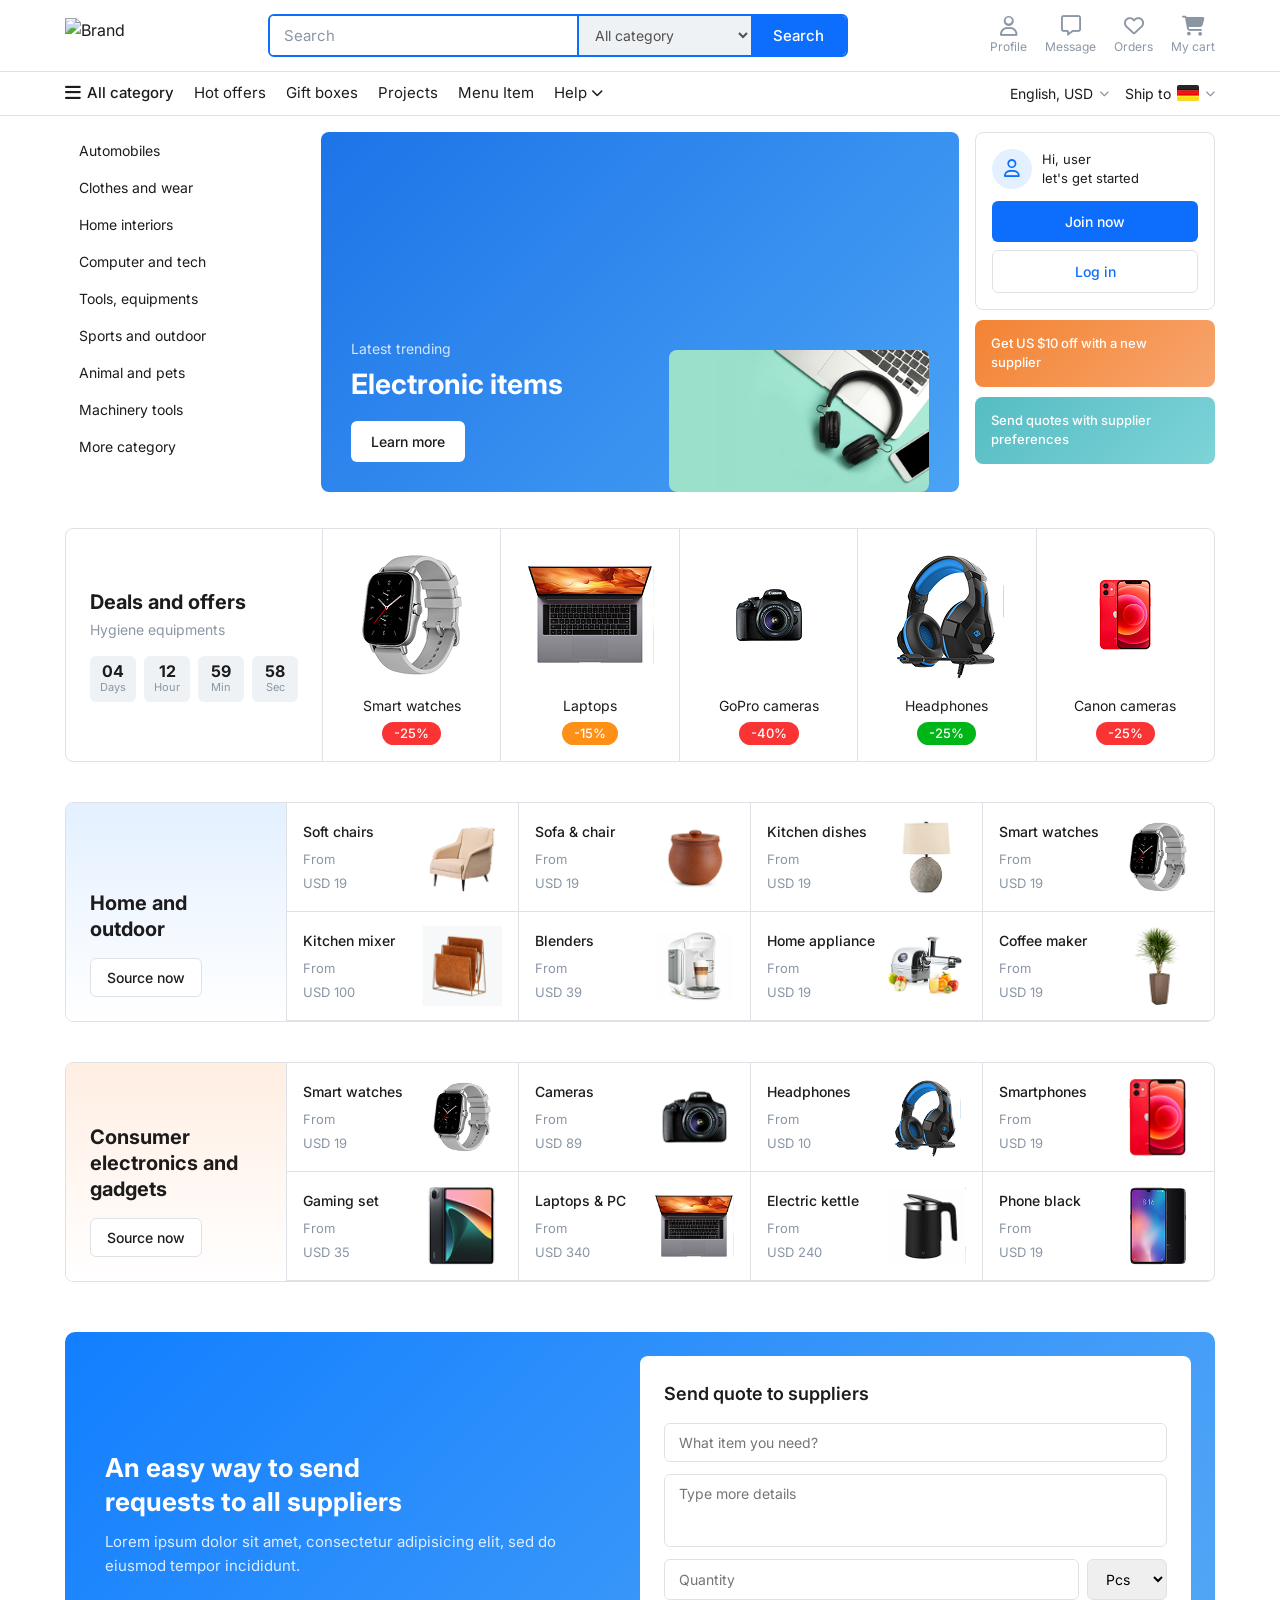
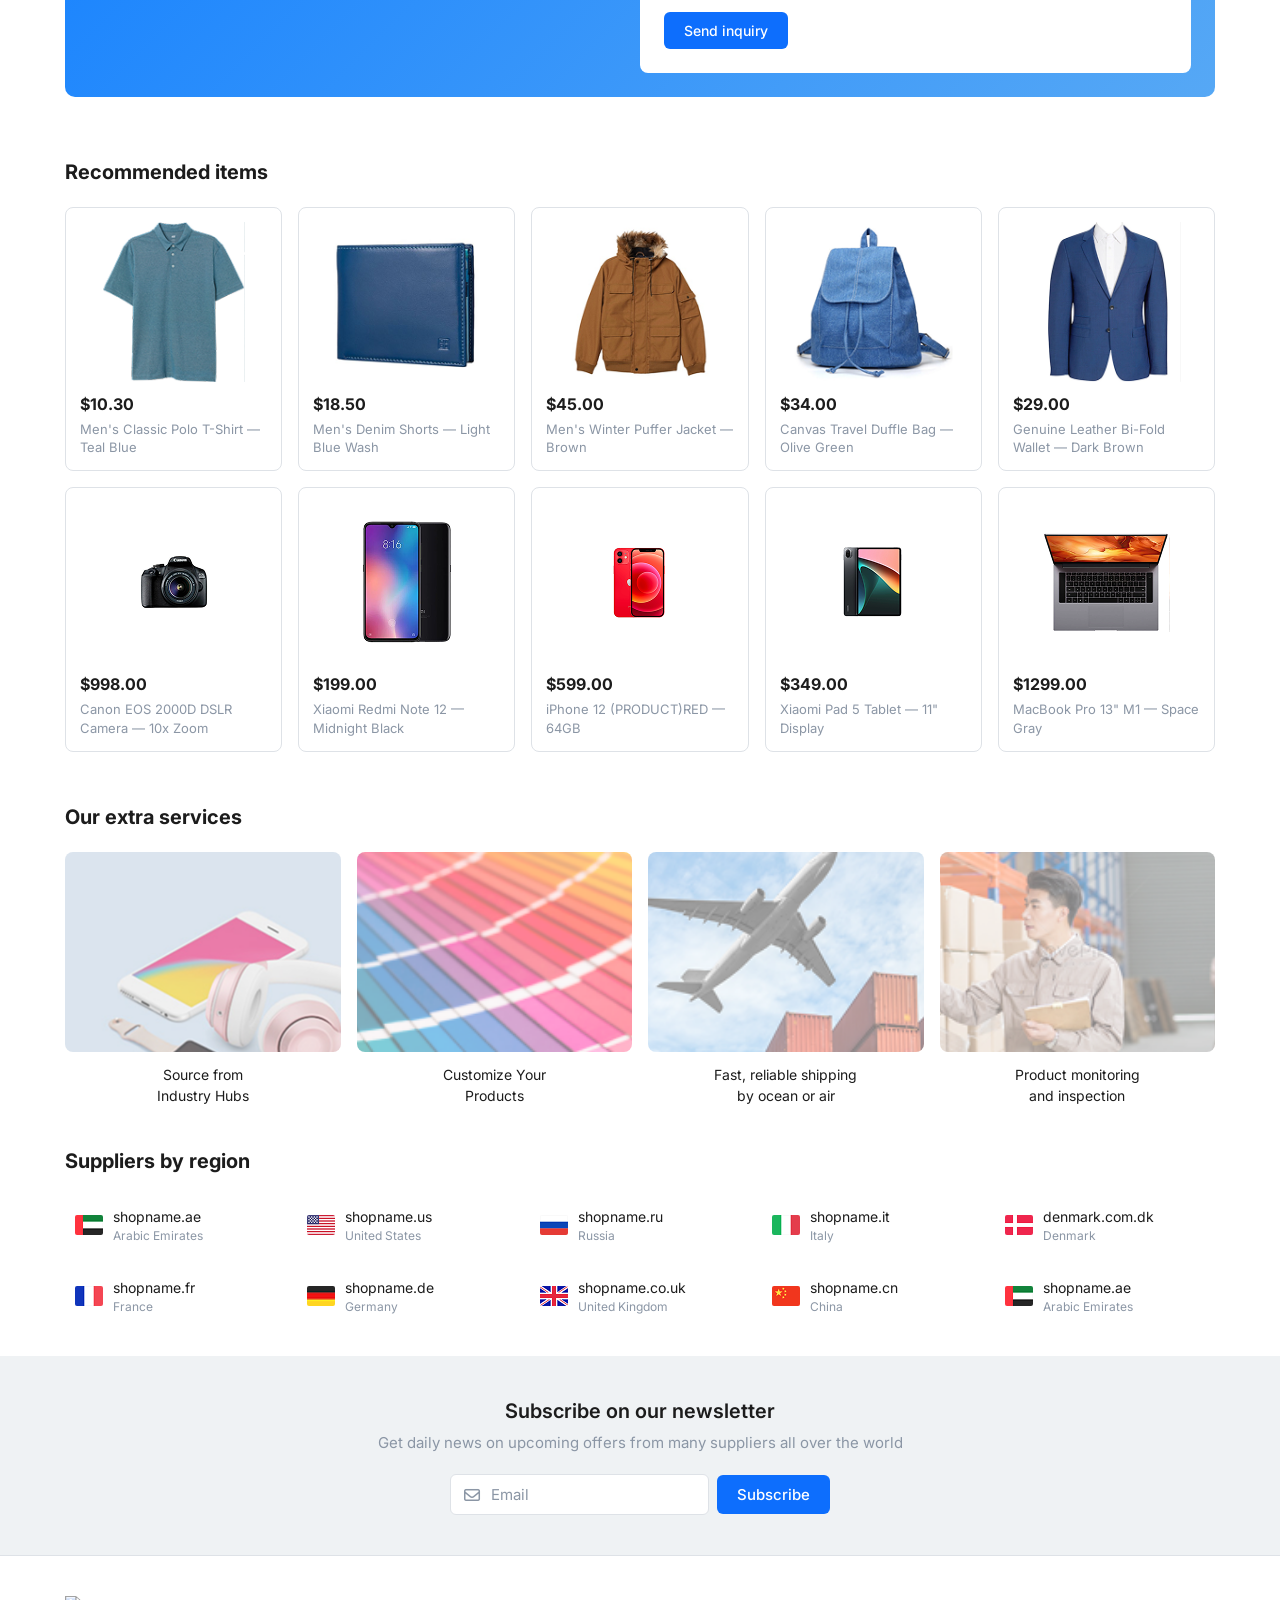
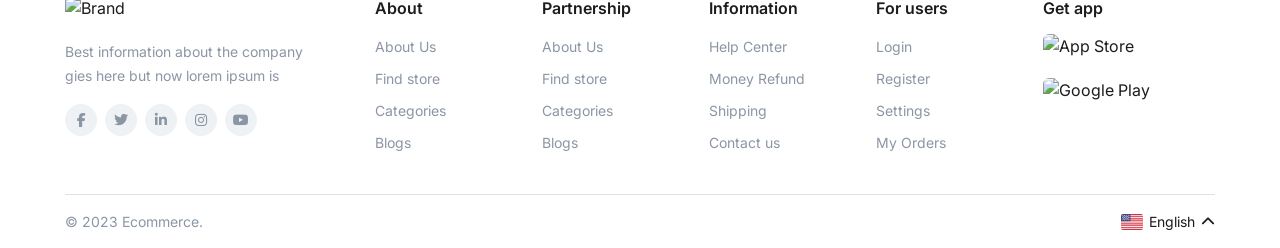
==== index.html @ d0de3fcd "Week 1: Complete ecommerce frontend with all pages" ====
<!DOCTYPE html>
<html lang="en">
<head>
  <meta charset="UTF-8">
  <meta name="viewport" content="width=device-width, initial-scale=1.0">
  <title>Ecommerce - Online Shopping</title>
  <link rel="preconnect" href="https://fonts.googleapis.com">
  <link rel="preconnect" href="https://fonts.gstatic.com" crossorigin>
  <link href="https://fonts.googleapis.com/css2?family=Inter:wght@400;500;600;700&display=swap" rel="stylesheet">
  <link rel="stylesheet" href="https://cdnjs.cloudflare.com/ajax/libs/font-awesome/6.5.1/css/all.min.css">
  <link rel="stylesheet" href="css/base.css">
  <link rel="stylesheet" href="css/header.css">
  <link rel="stylesheet" href="css/home.css">
  <link rel="stylesheet" href="css/footer.css">
</head>
<body>

  <!-- HEADER -->
  <header class="header">
    <div class="header-top container">
      <a href="index.html" class="header-logo">
        <img src="images/brand/logo.png" alt="Brand" class="logo-img">
      </a>
      <div class="header-search">
        <input type="text" placeholder="Search">
        <select><option>All category</option><option>Automobiles</option><option>Clothes and wear</option><option>Home interiors</option><option>Computer and tech</option><option>Tools & equipments</option><option>Sports and outdoor</option><option>Animal and pets</option></select>
        <button class="search-btn">Search</button>
      </div>
      <nav class="header-icons">
        <a href="#" class="header-icon-item"><i class="fa-regular fa-user"></i><span>Profile</span></a>
        <a href="#" class="header-icon-item"><i class="fa-regular fa-message"></i><span>Message</span></a>
        <a href="#" class="header-icon-item"><i class="fa-regular fa-heart"></i><span>Orders</span></a>
        <a href="pages/cart.html" class="header-icon-item"><i class="fa-solid fa-cart-shopping"></i><span>My cart</span></a>
      </nav>
    </div>
  </header>

  <nav class="header-bottom">
    <div class="container">
      <div class="nav-left">
        <a href="#" class="all-category"><i class="fa-solid fa-bars"></i><span>All category</span></a>
        <a href="#">Hot offers</a><a href="#">Gift boxes</a><a href="#">Projects</a><a href="#">Menu Item</a>
        <a href="#" class="nav-link-dropdown"><span>Help</span><i class="fa-solid fa-chevron-down"></i></a>
      </div>
      <div class="nav-right">
        <div class="lang-select"><span>English, USD</span><i class="fa-solid fa-chevron-down"></i></div>
        <div class="ship-select"><span>Ship to</span><img src="images/flags/DE@2x.png" alt="Flag" class="flag"><i class="fa-solid fa-chevron-down"></i></div>
      </div>
    </div>
  </nav>

  <main class="main-content">

    <!-- HERO -->
    <section class="hero">
      <div class="container">
        <div class="hero-grid">
          <aside class="hero-sidebar">
            <ul class="category-list">
              <li><a href="pages/product-listing.html?category=all">Automobiles</a></li>
              <li><a href="pages/product-listing.html?category=clothes">Clothes and wear</a></li>
              <li><a href="pages/product-listing.html?category=home">Home interiors</a></li>
              <li><a href="pages/product-listing.html?category=electronics">Computer and tech</a></li>
              <li><a href="pages/product-listing.html?category=all">Tools, equipments</a></li>
              <li><a href="pages/product-listing.html?category=all">Sports and outdoor</a></li>
              <li><a href="pages/product-listing.html?category=all">Animal and pets</a></li>
              <li><a href="pages/product-listing.html?category=all">Machinery tools</a></li>
              <li><a href="pages/product-listing.html?category=all">More category</a></li>
            </ul>
          </aside>
          <div class="hero-banner">
            <div class="hero-banner-content">
              <p class="hero-subtitle">Latest trending</p>
              <h1 class="hero-title">Electronic items</h1>
              <a href="pages/product-listing.html?category=electronics" class="btn-learn-more">Learn more</a>
            </div>
            <div class="hero-banner-img">
              <img src="images/backgrounds/hero-banner.png" alt="Electronics">
            </div>
          </div>
          <aside class="hero-right">
            <div class="hero-user-card">
              <div class="user-info-row">
                <div class="user-avatar"><i class="fa-regular fa-user"></i></div>
                <p>Hi, user<br>let's get started</p>
              </div>
              <a href="#" class="btn-primary btn-block">Join now</a>
              <a href="#" class="btn-outline btn-block">Log in</a>
            </div>
            <div class="hero-promo-card orange">Get US $10 off with a new supplier</div>
            <div class="hero-promo-card teal">Send quotes with supplier preferences</div>
          </aside>
        </div>
      </div>
    </section>

    <!-- DEALS -->
    <section class="deals-section">
      <div class="container">
        <div class="deals-grid">
          <div class="deals-info">
            <h2>Deals and offers</h2>
            <p>Hygiene equipments</p>
            <div class="countdown" id="countdown">
              <div class="countdown-item"><span id="days">04</span><small>Days</small></div>
              <div class="countdown-item"><span id="hours">13</span><small>Hour</small></div>
              <div class="countdown-item"><span id="mins">34</span><small>Min</small></div>
              <div class="countdown-item"><span id="secs">56</span><small>Sec</small></div>
            </div>
          </div>
          <div class="deals-products">
            <div class="deal-card"><div class="deal-img"><img src="images/tech/smartwatch.png" alt=""></div><p>Smart watches</p><span class="deal-badge red">-25%</span></div>
            <div class="deal-card"><div class="deal-img"><img src="images/tech/laptop.png" alt=""></div><p>Laptops</p><span class="deal-badge orange">-15%</span></div>
            <div class="deal-card"><div class="deal-img"><img src="images/tech/camera.png" alt=""></div><p>GoPro cameras</p><span class="deal-badge red">-40%</span></div>
            <div class="deal-card"><div class="deal-img"><img src="images/tech/headphones-gaming.png" alt=""></div><p>Headphones</p><span class="deal-badge green">-25%</span></div>
            <div class="deal-card"><div class="deal-img"><img src="images/tech/phone-red.png" alt=""></div><p>Canon cameras</p><span class="deal-badge red">-25%</span></div>
          </div>
        </div>
      </div>
    </section>

    <!-- HOME AND OUTDOOR -->
    <section class="category-section">
      <div class="container">
        <div class="category-grid">
          <div class="category-banner blue-gradient">
            <h3>Home and<br>outdoor</h3>
            <a href="pages/product-listing.html?category=home" class="btn-source">Source now</a>
          </div>
          <div class="category-items">
            <div class="category-item"><div class="cat-item-info"><p>Soft chairs</p><span>From<br>USD 19</span></div><img src="images/interior/chair.png" alt=""></div>
            <div class="category-item"><div class="cat-item-info"><p>Sofa & chair</p><span>From<br>USD 19</span></div><img src="images/interior/sofa.png" alt=""></div>
            <div class="category-item"><div class="cat-item-info"><p>Kitchen dishes</p><span>From<br>USD 19</span></div><img src="images/interior/kitchen-dish.png" alt=""></div>
            <div class="category-item"><div class="cat-item-info"><p>Smart watches</p><span>From<br>USD 19</span></div><img src="images/tech/smartwatch.png" alt=""></div>
            <div class="category-item"><div class="cat-item-info"><p>Kitchen mixer</p><span>From<br>USD 100</span></div><img src="images/interior/mixer.png" alt=""></div>
            <div class="category-item"><div class="cat-item-info"><p>Blenders</p><span>From<br>USD 39</span></div><img src="images/interior/blender.png" alt=""></div>
            <div class="category-item"><div class="cat-item-info"><p>Home appliance</p><span>From<br>USD 19</span></div><img src="images/interior/appliance.png" alt=""></div>
            <div class="category-item"><div class="cat-item-info"><p>Coffee maker</p><span>From<br>USD 19</span></div><img src="images/interior/coffee-maker.png" alt=""></div>
          </div>
        </div>
      </div>
    </section>

    <!-- CONSUMER ELECTRONICS -->
    <section class="category-section">
      <div class="container">
        <div class="category-grid">
          <div class="category-banner orange-gradient">
            <h3>Consumer<br>electronics and<br>gadgets</h3>
            <a href="pages/product-listing.html?category=electronics" class="btn-source">Source now</a>
          </div>
          <div class="category-items">
            <div class="category-item"><div class="cat-item-info"><p>Smart watches</p><span>From<br>USD 19</span></div><img src="images/tech/smartwatch.png" alt=""></div>
            <div class="category-item"><div class="cat-item-info"><p>Cameras</p><span>From<br>USD 89</span></div><img src="images/tech/camera.png" alt=""></div>
            <div class="category-item"><div class="cat-item-info"><p>Headphones</p><span>From<br>USD 10</span></div><img src="images/tech/headphones-gaming.png" alt=""></div>
            <div class="category-item"><div class="cat-item-info"><p>Smartphones</p><span>From<br>USD 19</span></div><img src="images/tech/phone-red.png" alt=""></div>
            <div class="category-item"><div class="cat-item-info"><p>Gaming set</p><span>From<br>USD 35</span></div><img src="images/tech/tablet.png" alt=""></div>
            <div class="category-item"><div class="cat-item-info"><p>Laptops & PC</p><span>From<br>USD 340</span></div><img src="images/tech/laptop.png" alt=""></div>
            <div class="category-item"><div class="cat-item-info"><p>Electric kettle</p><span>From<br>USD 240</span></div><img src="images/tech/kettle.png" alt=""></div>
            <div class="category-item"><div class="cat-item-info"><p>Phone black</p><span>From<br>USD 19</span></div><img src="images/tech/phone-black.png" alt=""></div>
          </div>
        </div>
      </div>
    </section>

    <!-- QUOTE REQUEST -->
    <section class="quote-section">
      <div class="container">
        <div class="quote-grid">
          <div class="quote-info">
            <h2>An easy way to send<br>requests to all suppliers</h2>
            <p>Lorem ipsum dolor sit amet, consectetur adipisicing elit, sed do eiusmod tempor incididunt.</p>
          </div>
          <div class="quote-form-wrap">
            <h3>Send quote to suppliers</h3>
            <form class="quote-form">
              <input type="text" placeholder="What item you need?">
              <textarea placeholder="Type more details" rows="3"></textarea>
              <div class="quote-row"><input type="number" placeholder="Quantity" min="1"><select><option>Pcs</option><option>Kg</option><option>Litre</option></select></div>
              <button type="button" class="btn-primary">Send inquiry</button>
            </form>
          </div>
        </div>
      </div>
    </section>

    <!-- RECOMMENDED ITEMS -->
    <section class="recommended-section">
      <div class="container">
        <h2 class="section-title">Recommended items</h2>
        <div class="products-grid" id="recommended-products"></div>
      </div>
    </section>

    <!-- SERVICES -->
    <section class="services-section">
      <div class="container">
        <h2 class="section-title">Our extra services</h2>
        <div class="services-grid">
          <div class="service-card"><div class="service-img"><img src="images/backgrounds/electronics-bg.png" alt=""><div class="service-overlay"><i class="fa-solid fa-magnifying-glass"></i></div></div><p>Source from<br>Industry Hubs</p></div>
          <div class="service-card"><div class="service-img"><img src="images/backgrounds/customize.png" alt=""><div class="service-overlay"><i class="fa-regular fa-calendar"></i></div></div><p>Customize Your<br>Products</p></div>
          <div class="service-card"><div class="service-img"><img src="images/backgrounds/shipping.png" alt=""><div class="service-overlay"><i class="fa-solid fa-play"></i></div></div><p>Fast, reliable shipping<br>by ocean or air</p></div>
          <div class="service-card"><div class="service-img"><img src="images/backgrounds/warehouse.png" alt=""><div class="service-overlay"><i class="fa-solid fa-shield-halved"></i></div></div><p>Product monitoring<br>and inspection</p></div>
        </div>
      </div>
    </section>

    <!-- SUPPLIERS -->
    <section class="suppliers-section">
      <div class="container">
        <h2 class="section-title">Suppliers by region</h2>
        <div class="suppliers-grid">
          <div class="supplier-item"><img src="images/flags/AE@2x.png" alt=""><div><span>shopname.ae</span><small>Arabic Emirates</small></div></div>
          <div class="supplier-item"><img src="images/flags/US@2x.png" alt=""><div><span>shopname.us</span><small>United States</small></div></div>
          <div class="supplier-item"><img src="images/flags/RU@2x.png" alt=""><div><span>shopname.ru</span><small>Russia</small></div></div>
          <div class="supplier-item"><img src="images/flags/IT@2x.png" alt=""><div><span>shopname.it</span><small>Italy</small></div></div>
          <div class="supplier-item"><img src="images/flags/DK@2x.png" alt=""><div><span>denmark.com.dk</span><small>Denmark</small></div></div>
          <div class="supplier-item"><img src="images/flags/FR@2x.png" alt=""><div><span>shopname.fr</span><small>France</small></div></div>
          <div class="supplier-item"><img src="images/flags/DE@2x.png" alt=""><div><span>shopname.de</span><small>Germany</small></div></div>
          <div class="supplier-item"><img src="images/flags/GB@2x.png" alt=""><div><span>shopname.co.uk</span><small>United Kingdom</small></div></div>
          <div class="supplier-item"><img src="images/flags/CN@2x.png" alt=""><div><span>shopname.cn</span><small>China</small></div></div>
          <div class="supplier-item"><img src="images/flags/AE@2x.png" alt=""><div><span>shopname.ae</span><small>Arabic Emirates</small></div></div>
        </div>
      </div>
    </section>
  </main>

  <!-- NEWSLETTER -->
  <section class="newsletter">
    <div class="container">
      <h3>Subscribe on our newsletter</h3>
      <p>Get daily news on upcoming offers from many suppliers all over the world</p>
      <div class="newsletter-form">
        <div style="position:relative;flex:1;display:flex;align-items:center;">
          <i class="fa-regular fa-envelope" style="position:absolute;left:14px;color:var(--text-gray);font-size:16px;"></i>
          <input type="email" placeholder="Email" style="padding-left:40px;width:100%;">
        </div>
        <button>Subscribe</button>
      </div>
    </div>
  </section>

  <!-- FOOTER -->
  <footer class="footer">
    <div class="container">
      <div class="footer-top">
        <div class="footer-brand">
          <div class="footer-logo"><img src="images/brand/logo.png" alt="Brand" class="logo-img"></div>
          <p>Best information about the company gies here but now lorem ipsum is</p>
          <div class="footer-socials">
            <a href="#"><i class="fa-brands fa-facebook-f"></i></a><a href="#"><i class="fa-brands fa-twitter"></i></a><a href="#"><i class="fa-brands fa-linkedin-in"></i></a><a href="#"><i class="fa-brands fa-instagram"></i></a><a href="#"><i class="fa-brands fa-youtube"></i></a>
          </div>
        </div>
        <div class="footer-column"><h4>About</h4><ul><li><a href="#">About Us</a></li><li><a href="#">Find store</a></li><li><a href="#">Categories</a></li><li><a href="#">Blogs</a></li></ul></div>
        <div class="footer-column"><h4>Partnership</h4><ul><li><a href="#">About Us</a></li><li><a href="#">Find store</a></li><li><a href="#">Categories</a></li><li><a href="#">Blogs</a></li></ul></div>
        <div class="footer-column"><h4>Information</h4><ul><li><a href="#">Help Center</a></li><li><a href="#">Money Refund</a></li><li><a href="#">Shipping</a></li><li><a href="#">Contact us</a></li></ul></div>
        <div class="footer-column"><h4>For users</h4><ul><li><a href="#">Login</a></li><li><a href="#">Register</a></li><li><a href="#">Settings</a></li><li><a href="#">My Orders</a></li></ul></div>
        <div class="footer-column"><h4>Get app</h4><div class="footer-apps">
          <a href="#"><img src="https://developer.apple.com/assets/elements/badges/download-on-the-app-store.svg" alt="App Store"></a>
          <a href="#"><img src="https://upload.wikimedia.org/wikipedia/commons/7/78/Google_Play_Store_badge_EN.svg" alt="Google Play"></a>
        </div></div>
      </div>
      <div class="footer-bottom">
        <p>&copy; 2023 Ecommerce.</p>
        <div class="footer-lang"><img src="images/flags/US@2x.png" alt="USA" class="flag"><span>English</span><i class="fa-solid fa-chevron-up"></i></div>
      </div>
    </div>
  </footer>

  <script src="js/data.js"></script>
  <script src="js/common.js"></script>
  <script src="js/home.js"></script>
</body>
</html>
---- css/base.css ----
/* ============================================================
   BASE.CSS — Reset, Variables, Typography, Utilities
   ============================================================ */

/* --- Design Tokens --- */
:root {
  /* Primary */
  --primary-blue: #0D6EFD;
  --primary-blue-hover: #0b5ed7;
  --primary-blue-light: #E3F0FF;

  /* Text */
  --text-dark: #1C1C1C;
  --text-medium: #505050;
  --text-gray: #8B96A5;
  --text-light: #BDC4CD;

  /* Backgrounds */
  --bg-white: #FFFFFF;
  --bg-light: #F7FAFC;
  --bg-gray: #EFF2F4;
  --bg-dark: #E0E7EE;

  /* Accents */
  --success-green: #00B517;
  --warning-orange: #FF9017;
  --danger-red: #FA3434;

  /* Border & Radius */
  --border-color: #DEE2E7;
  --radius-sm: 6px;
  --radius-md: 8px;
  --radius-lg: 10px;

  /* Shadows */
  --shadow-sm: 0 1px 3px rgba(56, 56, 56, 0.08);
  --shadow-md: 0 2px 8px rgba(56, 56, 56, 0.10);

  /* Typography */
  --font-family: 'Inter', sans-serif;

  /* Layout */
  --container-width: 1180px;
}

/* --- Reset --- */
*,
*::before,
*::after {
  margin: 0;
  padding: 0;
  box-sizing: border-box;
}

html {
  font-size: 16px;
  scroll-behavior: smooth;
}

body {
  font-family: var(--font-family);
  color: var(--text-dark);
  background: var(--bg-white);
  line-height: 1.5;
  -webkit-font-smoothing: antialiased;
}

a {
  text-decoration: none;
  color: inherit;
}

ul, ol {
  list-style: none;
}

img {
  max-width: 100%;
  display: block;
}

button {
  cursor: pointer;
  border: none;
  outline: none;
  font-family: var(--font-family);
}

input, select, textarea {
  font-family: var(--font-family);
  outline: none;
}

/* --- Container --- */
.container {
  max-width: var(--container-width);
  margin: 0 auto;
  padding: 0 15px;
}

/* --- Buttons --- */
.btn-primary {
  display: inline-block;
  padding: 10px 20px;
  background: var(--primary-blue);
  color: #fff;
  border-radius: var(--radius-sm);
  font-size: 14px;
  font-weight: 500;
  text-align: center;
  transition: background 0.2s;
}
.btn-primary:hover { background: var(--primary-blue-hover); }

.btn-outline {
  display: inline-block;
  padding: 10px 20px;
  background: #fff;
  color: var(--primary-blue);
  border: 1px solid var(--border-color);
  border-radius: var(--radius-sm);
  font-size: 14px;
  font-weight: 500;
  text-align: center;
  transition: all 0.2s;
}
.btn-outline:hover { background: var(--primary-blue-light); }

.btn-block { display: block; width: 100%; }
.btn-sm { padding: 8px 16px; font-size: 13px; }

/* --- Breadcrumb --- */
.breadcrumb {
  padding: 16px 0;
  font-size: 13px;
  color: var(--text-gray);
  display: flex;
  align-items: center;
  gap: 8px;
}
.breadcrumb a { color: var(--text-gray); transition: color 0.2s; }
.breadcrumb a:hover { color: var(--primary-blue); }
.breadcrumb i { font-size: 8px; }
.breadcrumb span { color: var(--text-dark); }

/* --- Section Title --- */
.section-title {
  font-size: 20px;
  font-weight: 700;
  margin-bottom: 20px;
}

/* --- Star Ratings --- */
.stars { color: var(--warning-orange); font-size: 14px; }
.stars-orange { color: var(--warning-orange); font-size: 14px; }

/* --- Flag Images --- */
.flag {
  width: 22px;
  height: 16px;
  border-radius: 2px;
  object-fit: cover;
}

/* --- Logo Image --- */
.logo-img { height: 36px; }
---- css/header.css ----
/* ============================================================
   HEADER.CSS — Top Header + Sub Navigation
   ============================================================ */

/* --- Main Header Bar --- */
.header {
  background: var(--bg-white);
  border-bottom: 1px solid var(--border-color);
}

.header-top {
  display: flex;
  align-items: center;
  justify-content: space-between;
  padding: 14px 15px;
  gap: 16px;
}

/* Logo */
.header-logo {
  display: flex;
  align-items: center;
  gap: 8px;
  flex-shrink: 0;
}

/* Search Bar */
.header-search {
  display: flex;
  flex: 1;
  max-width: 580px;
  border: 2px solid var(--primary-blue);
  border-radius: var(--radius-sm);
  overflow: hidden;
}

.header-search input {
  flex: 1;
  padding: 10px 14px;
  border: none;
  font-size: 15px;
}
.header-search input::placeholder { color: var(--text-gray); }

.header-search select {
  padding: 10px 12px;
  border: none;
  border-left: 2px solid var(--primary-blue);
  background: var(--bg-gray);
  color: var(--text-medium);
  font-size: 14px;
  cursor: pointer;
}

.header-search .search-btn {
  padding: 10px 22px;
  background: var(--primary-blue);
  color: #fff;
  font-size: 15px;
  font-weight: 500;
  transition: background 0.2s;
}
.header-search .search-btn:hover { background: var(--primary-blue-hover); }

/* Header Icons (Profile, Message, Orders, Cart) */
.header-icons {
  display: flex;
  align-items: center;
  gap: 18px;
  flex-shrink: 0;
}

.header-icon-item {
  display: flex;
  flex-direction: column;
  align-items: center;
  gap: 2px;
  color: var(--text-gray);
  font-size: 12px;
  cursor: pointer;
  transition: color 0.2s;
}

.header-icon-item i {
  font-size: 20px;
  color: var(--text-gray);
  transition: color 0.2s;
}

.header-icon-item:hover,
.header-icon-item:hover i {
  color: var(--primary-blue);
}

/* --- Sub Navigation --- */
.header-bottom {
  background: var(--bg-white);
  border-bottom: 1px solid var(--border-color);
}

.header-bottom .container {
  display: flex;
  align-items: center;
  justify-content: space-between;
  padding-top: 10px;
  padding-bottom: 10px;
}

.nav-left {
  display: flex;
  align-items: center;
  gap: 20px;
}

.nav-left a {
  font-size: 15px;
  color: var(--text-dark);
  transition: color 0.2s;
  white-space: nowrap;
}
.nav-left a:hover { color: var(--primary-blue); }

.nav-left .all-category {
  display: flex;
  align-items: center;
  gap: 6px;
  font-weight: 500;
}
.nav-left .all-category i { font-size: 18px; }

.nav-link-dropdown {
  display: flex;
  align-items: center;
  gap: 4px;
}
.nav-link-dropdown i { font-size: 12px; }

.nav-right {
  display: flex;
  align-items: center;
  gap: 16px;
}

.nav-right .lang-select,
.nav-right .ship-select {
  display: flex;
  align-items: center;
  gap: 6px;
  font-size: 14px;
  color: var(--text-dark);
  cursor: pointer;
  white-space: nowrap;
}

.nav-right .lang-select i,
.nav-right .ship-select i {
  font-size: 10px;
  color: var(--text-gray);
}
---- css/home.css ----
/* ============================================================
   HOME.CSS — Hero, Deals, Categories, Quote, Recommended,
              Services, Suppliers
   ============================================================ */

/* --- Hero Section --- */
.hero {
  background: var(--bg-white);
  padding: 16px 0;
}

.hero-grid {
  display: grid;
  grid-template-columns: 240px 1fr 240px;
  gap: 16px;
  min-height: 360px;
}

/* Hero Sidebar */
.hero-sidebar { background: var(--bg-white); border-radius: var(--radius-md); }

.category-list li a {
  display: block;
  padding: 8px 14px;
  font-size: 14px;
  color: var(--text-dark);
  border-radius: var(--radius-sm);
  transition: all 0.15s;
}
.category-list li a:hover {
  background: var(--primary-blue-light);
  color: var(--primary-blue);
}

/* Hero Banner */
.hero-banner {
  background: linear-gradient(135deg, #1C74E8, #4BA3F5);
  border-radius: var(--radius-md);
  padding: 30px 30px 0;
  display: flex;
  align-items: flex-end;
  justify-content: space-between;
  overflow: hidden;
}

.hero-banner-content { padding-bottom: 30px; }
.hero-subtitle { color: rgba(255, 255, 255, 0.8); font-size: 14px; margin-bottom: 4px; }
.hero-title { color: #fff; font-size: 28px; font-weight: 700; margin-bottom: 16px; }

.btn-learn-more {
  display: inline-block;
  padding: 10px 20px;
  background: #fff;
  color: var(--text-dark);
  border-radius: var(--radius-sm);
  font-size: 14px;
  font-weight: 500;
  transition: all 0.2s;
}
.btn-learn-more:hover { background: var(--bg-gray); }

.hero-banner-img { max-width: 260px; }
.hero-banner-img img { border-radius: var(--radius-md); object-fit: cover; width: 100%; }

/* Hero Right Cards */
.hero-right { display: flex; flex-direction: column; gap: 10px; }

.hero-user-card {
  background: var(--bg-white);
  border: 1px solid var(--border-color);
  border-radius: var(--radius-md);
  padding: 16px;
  display: flex;
  flex-direction: column;
  gap: 8px;
}

.user-info-row { display: flex; align-items: center; gap: 10px; margin-bottom: 4px; }

.user-avatar {
  width: 40px; height: 40px;
  border-radius: 50%;
  background: var(--primary-blue-light);
  display: flex; align-items: center; justify-content: center;
  color: var(--primary-blue);
  font-size: 18px;
}

.user-info-row p { font-size: 13px; line-height: 1.4; }

.hero-promo-card {
  padding: 14px 16px;
  border-radius: var(--radius-md);
  font-size: 13px;
  font-weight: 500;
  color: #fff;
}
.hero-promo-card.orange { background: linear-gradient(135deg, #F38332, #F7A56E); }
.hero-promo-card.teal { background: linear-gradient(135deg, #55BDC3, #7DD3D8); }


/* --- Deals & Offers --- */
.deals-section { padding: 20px 0; }

.deals-grid {
  display: flex;
  border: 1px solid var(--border-color);
  border-radius: var(--radius-md);
  overflow: hidden;
}

.deals-info {
  min-width: 220px;
  padding: 24px;
  display: flex;
  flex-direction: column;
  justify-content: center;
}

.deals-info h2 { font-size: 20px; font-weight: 700; margin-bottom: 2px; }
.deals-info > p { font-size: 14px; color: var(--text-gray); margin-bottom: 16px; }

.countdown { display: flex; gap: 8px; }

.countdown-item {
  display: flex; flex-direction: column;
  align-items: center; justify-content: center;
  width: 46px; height: 46px;
  background: var(--bg-gray);
  border-radius: var(--radius-sm);
}
.countdown-item span { font-size: 16px; font-weight: 700; line-height: 1; }
.countdown-item small { font-size: 11px; color: var(--text-gray); }

.deals-products { display: flex; flex: 1; }

.deal-card {
  flex: 1;
  display: flex; flex-direction: column;
  align-items: center; justify-content: center;
  padding: 16px;
  border-left: 1px solid var(--border-color);
  text-align: center;
  transition: background 0.2s;
}
.deal-card:hover { background: var(--bg-light); }

.deal-img {
  width: 140px; height: 140px;
  margin-bottom: 10px;
  display: flex; align-items: center; justify-content: center;
}
.deal-img img { max-width: 100%; max-height: 100%; object-fit: contain; }

.deal-card p { font-size: 14px; margin-bottom: 6px; }

.deal-badge {
  display: inline-block;
  padding: 2px 12px;
  border-radius: 20px;
  font-size: 13px; font-weight: 500;
  color: #fff;
}
.deal-badge.red { background: var(--danger-red); }
.deal-badge.orange { background: var(--warning-orange); }
.deal-badge.green { background: var(--success-green); }


/* --- Category Sections (Home & Outdoor, Electronics) --- */
.category-section { padding: 20px 0; }

.category-grid {
  display: grid;
  grid-template-columns: 220px 1fr;
  border: 1px solid var(--border-color);
  border-radius: var(--radius-md);
  overflow: hidden;
}

.category-banner {
  padding: 24px;
  display: flex; flex-direction: column;
  justify-content: flex-end;
}
.category-banner.blue-gradient { background: linear-gradient(180deg, #E3F0FF, #FFF); }
.category-banner.orange-gradient { background: linear-gradient(180deg, #FFEEE2, #FFF); }

.category-banner h3 { font-size: 20px; font-weight: 700; margin-bottom: 16px; line-height: 1.3; }

.btn-source {
  display: inline-block;
  padding: 8px 16px;
  background: #fff;
  color: var(--text-dark);
  border: 1px solid var(--border-color);
  border-radius: var(--radius-sm);
  font-size: 14px; font-weight: 500;
  transition: all 0.2s;
  width: fit-content;
}
.btn-source:hover {
  background: var(--primary-blue);
  color: #fff;
  border-color: var(--primary-blue);
}

.category-items { display: grid; grid-template-columns: repeat(4, 1fr); }

.category-item {
  display: flex;
  align-items: center;
  justify-content: space-between;
  padding: 14px 16px;
  border-left: 1px solid var(--border-color);
  border-bottom: 1px solid var(--border-color);
  transition: background 0.2s;
  cursor: pointer;
}
.category-item:hover { background: var(--bg-light); }

.cat-item-info p { font-size: 14px; font-weight: 500; margin-bottom: 4px; }
.cat-item-info span { font-size: 13px; color: var(--text-gray); line-height: 1.4; }
.category-item img { width: 80px; height: 80px; object-fit: contain; }


/* --- Quote / Request Section --- */
.quote-section { padding: 30px 0; }

.quote-grid {
  display: grid;
  grid-template-columns: 1fr 1fr;
  background: linear-gradient(135deg, #127FFF, #56A8F5);
  border-radius: var(--radius-lg);
  overflow: hidden;
  min-height: 340px;
}

.quote-info {
  padding: 40px;
  color: #fff;
  display: flex; flex-direction: column;
  justify-content: center;
}
.quote-info h2 { font-size: 26px; font-weight: 700; margin-bottom: 12px; line-height: 1.3; }
.quote-info p { font-size: 15px; opacity: 0.85; line-height: 1.6; }

.quote-form-wrap {
  background: #fff;
  border-radius: var(--radius-md);
  padding: 24px;
  margin: 24px 24px 24px 0;
}
.quote-form-wrap h3 { font-size: 18px; font-weight: 600; margin-bottom: 16px; }

.quote-form { display: flex; flex-direction: column; gap: 12px; }

.quote-form input,
.quote-form textarea,
.quote-form select {
  padding: 10px 14px;
  border: 1px solid var(--border-color);
  border-radius: var(--radius-sm);
  font-size: 14px;
  resize: none;
}

.quote-row { display: flex; gap: 8px; }
.quote-row input { flex: 1; }
.quote-row select { width: 80px; }
.quote-form .btn-primary { width: fit-content; }


/* --- Recommended Items --- */
.recommended-section { padding: 30px 0; }

.products-grid {
  display: grid;
  grid-template-columns: repeat(5, 1fr);
  gap: 16px;
}

.product-card {
  background: #fff;
  border: 1px solid var(--border-color);
  border-radius: var(--radius-md);
  padding: 14px;
  text-align: left;
  transition: box-shadow 0.2s;
  cursor: pointer;
}
.product-card:hover { box-shadow: var(--shadow-md); }

.product-card-img {
  width: 100%; height: 160px;
  display: flex; align-items: center; justify-content: center;
  margin-bottom: 10px;
}
.product-card-img img { max-width: 100%; max-height: 100%; object-fit: contain; }

.product-card-price { font-size: 16px; font-weight: 700; margin-bottom: 4px; }
.product-card-name { font-size: 13px; color: var(--text-gray); line-height: 1.4; }


/* --- Services --- */
.services-section { padding: 20px 0; }

.services-grid {
  display: grid;
  grid-template-columns: repeat(4, 1fr);
  gap: 16px;
}

.service-card { text-align: center; cursor: pointer; }

.service-img {
  position: relative;
  border-radius: var(--radius-md);
  overflow: hidden;
  margin-bottom: 12px;
  height: 200px;
}
.service-img img { width: 100%; height: 100%; object-fit: cover; }

.service-overlay {
  position: absolute;
  top: 0; left: 0; width: 100%; height: 100%;
  background: rgba(0, 0, 0, 0.25);
  display: flex; align-items: center; justify-content: center;
  opacity: 0;
  transition: opacity 0.3s;
}
.service-img:hover .service-overlay { opacity: 1; }

.service-overlay i {
  font-size: 36px; color: #fff;
  background: rgba(255, 255, 255, 0.25);
  width: 56px; height: 56px;
  border-radius: 50%;
  display: flex; align-items: center; justify-content: center;
}

.service-card p { font-size: 14px; line-height: 1.5; }


/* --- Suppliers by Region --- */
.suppliers-section { padding: 20px 0 30px; }

.suppliers-grid {
  display: grid;
  grid-template-columns: repeat(5, 1fr);
  gap: 12px;
}

.supplier-item {
  display: flex;
  align-items: center;
  gap: 10px;
  padding: 10px;
}
.supplier-item img { width: 28px; height: 20px; border-radius: 2px; object-fit: cover; flex-shrink: 0; }
.supplier-item div { display: flex; flex-direction: column; }
.supplier-item span { font-size: 14px; }
.supplier-item small { font-size: 12px; color: var(--text-gray); }
---- css/footer.css ----
/* ============================================================
   FOOTER.CSS — Newsletter + Footer Grid + Bottom Bar
   ============================================================ */

/* --- Newsletter Section --- */
.newsletter {
  background: var(--bg-gray);
  padding: 40px 0;
  text-align: center;
}

.newsletter h3 {
  font-size: 20px;
  font-weight: 600;
  margin-bottom: 6px;
}

.newsletter p {
  font-size: 15px;
  color: var(--text-gray);
  margin-bottom: 20px;
}

.newsletter-form {
  display: flex;
  align-items: center;
  justify-content: center;
  gap: 8px;
  max-width: 380px;
  margin: 0 auto;
}

.newsletter-form input {
  flex: 1;
  padding: 10px 16px;
  border: 1px solid var(--border-color);
  border-radius: var(--radius-sm);
  font-size: 15px;
  background: #fff;
}
.newsletter-form input::placeholder { color: var(--text-gray); }

.newsletter-form button {
  padding: 10px 20px;
  background: var(--primary-blue);
  color: #fff;
  border-radius: var(--radius-sm);
  font-size: 15px;
  font-weight: 500;
  transition: background 0.2s;
}
.newsletter-form button:hover { background: var(--primary-blue-hover); }

/* --- Main Footer --- */
.footer {
  background: var(--bg-white);
  border-top: 1px solid var(--border-color);
  padding: 40px 0 0;
}

.footer-top {
  display: grid;
  grid-template-columns: 2fr 1fr 1fr 1fr 1fr 1.2fr;
  gap: 24px;
  padding-bottom: 32px;
}

/* Brand Column */
.footer-brand .footer-logo {
  display: flex;
  align-items: center;
  gap: 8px;
  margin-bottom: 14px;
}
.footer-brand .logo-img { height: 30px; }

.footer-brand p {
  font-size: 14px;
  color: var(--text-gray);
  line-height: 1.7;
  margin-bottom: 16px;
  max-width: 260px;
}

.footer-socials {
  display: flex;
  gap: 8px;
}

.footer-socials a {
  width: 32px;
  height: 32px;
  border-radius: 50%;
  background: var(--bg-gray);
  display: flex;
  align-items: center;
  justify-content: center;
  color: var(--text-gray);
  font-size: 14px;
  transition: all 0.2s;
}
.footer-socials a:hover {
  background: var(--primary-blue);
  color: #fff;
}

/* Footer Link Columns */
.footer-column h4 {
  font-size: 16px;
  font-weight: 600;
  margin-bottom: 14px;
}

.footer-column ul li { margin-bottom: 8px; }

.footer-column ul li a {
  font-size: 14px;
  color: var(--text-gray);
  transition: color 0.2s;
}
.footer-column ul li a:hover { color: var(--primary-blue); }

/* App Download Buttons */
.footer-apps {
  display: flex;
  flex-direction: column;
  gap: 8px;
}
.footer-apps a img { height: 36px; border-radius: 6px; }

/* --- Bottom Bar --- */
.footer-bottom {
  border-top: 1px solid var(--border-color);
  padding: 16px 0;
  display: flex;
  align-items: center;
  justify-content: space-between;
}

.footer-bottom p {
  font-size: 14px;
  color: var(--text-gray);
}

.footer-bottom .footer-lang {
  display: flex;
  align-items: center;
  gap: 6px;
  font-size: 14px;
  cursor: pointer;
}

/* --- Discount Banner --- */
.discount-banner {
  background: linear-gradient(135deg, #127FFF, #56A8F5);
  padding: 24px 0;
  margin-top: 20px;
}

.discount-content {
  display: flex;
  align-items: center;
  justify-content: space-between;
}

.discount-content h3 {
  color: #fff;
  font-size: 20px;
  font-weight: 600;
}

.discount-content p {
  color: rgba(255, 255, 255, 0.7);
  font-size: 14px;
}

.btn-shop-now {
  padding: 10px 20px;
  background: #FF9017;
  color: #fff;
  border-radius: var(--radius-sm);
  font-size: 14px;
  font-weight: 500;
  transition: background 0.2s;
}
.btn-shop-now:hover { background: #e0800f; }
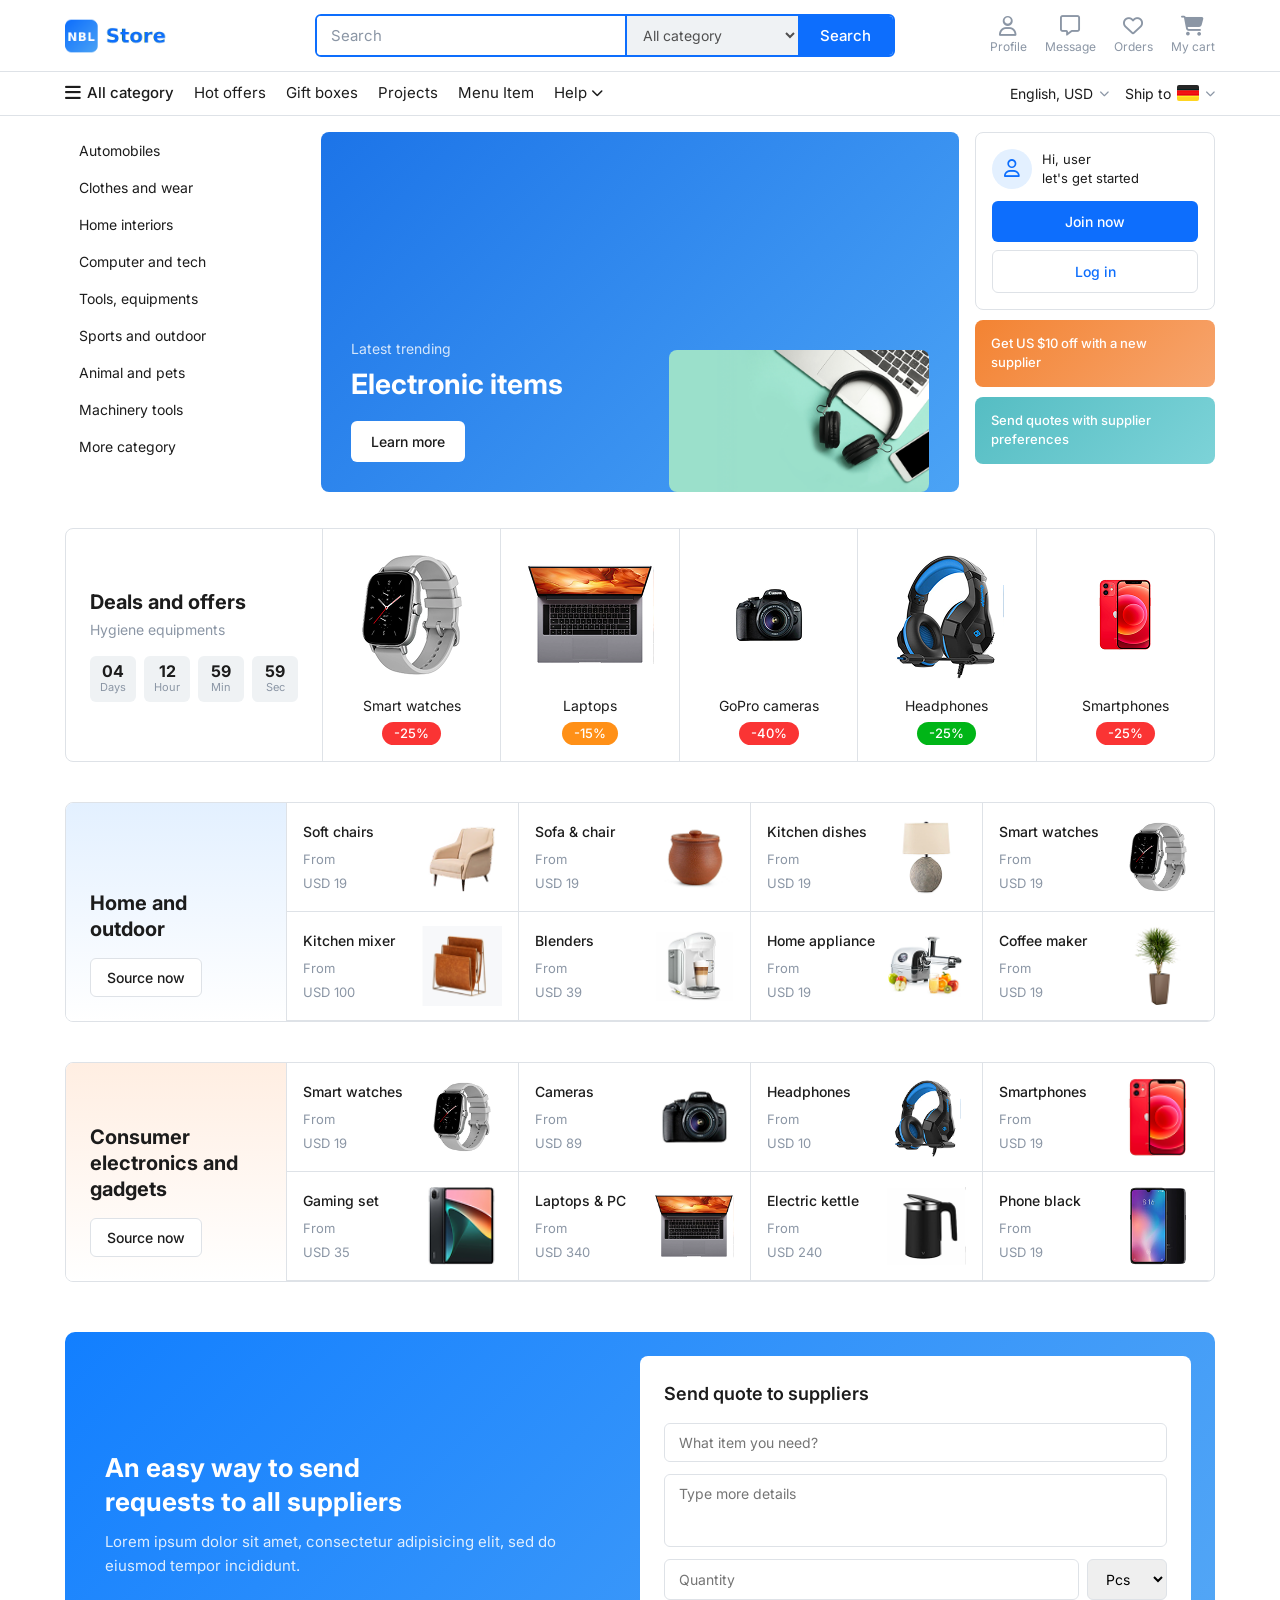
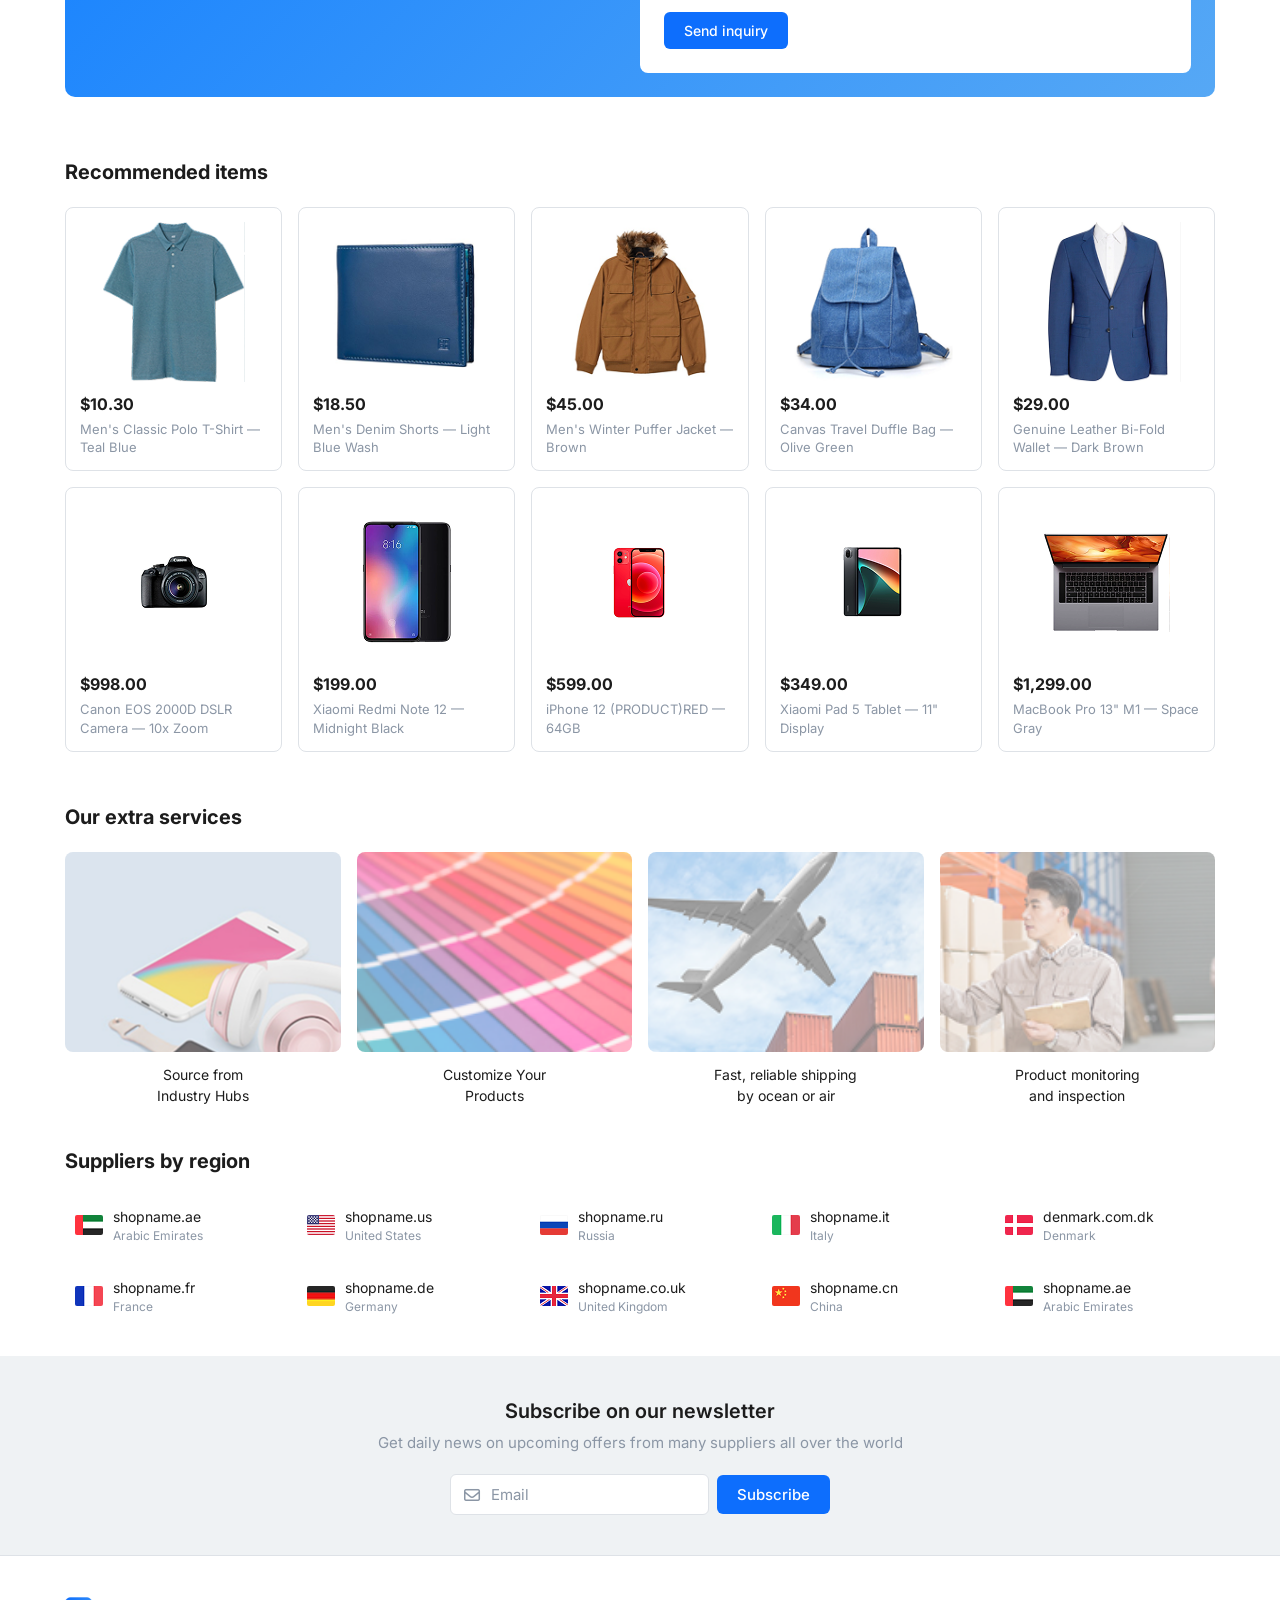
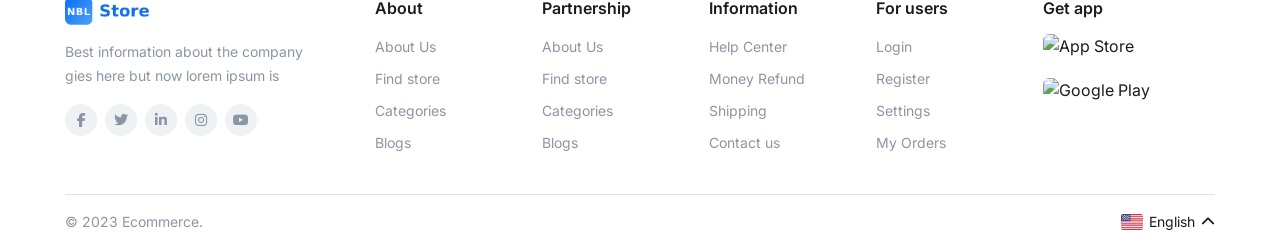
==== commit 4539564f: "week 2 : updating Home Page and Product Listing Page" ====
--- a/index.html
+++ b/index.html
@@ -22,14 +22,19 @@
         <img src="images/brand/logo.png" alt="Brand" class="logo-img">
       </a>
       <div class="header-search">
-        <input type="text" placeholder="Search">
-        <select><option>All category</option><option>Automobiles</option><option>Clothes and wear</option><option>Home interiors</option><option>Computer and tech</option><option>Tools & equipments</option><option>Sports and outdoor</option><option>Animal and pets</option></select>
-        <button class="search-btn">Search</button>
+        <input type="text" placeholder="Search" id="searchInput">
+        <select id="searchCategory">
+          <option value="">All category</option>
+          <option value="clothes">Clothes and wear</option>
+          <option value="home">Home interiors</option>
+          <option value="electronics">Computer and tech</option>
+        </select>
+        <button class="search-btn" onclick="handleSearch()">Search</button>
       </div>
       <nav class="header-icons">
-        <a href="#" class="header-icon-item"><i class="fa-regular fa-user"></i><span>Profile</span></a>
-        <a href="#" class="header-icon-item"><i class="fa-regular fa-message"></i><span>Message</span></a>
-        <a href="#" class="header-icon-item"><i class="fa-regular fa-heart"></i><span>Orders</span></a>
+        <a href="#" class="header-icon-item" onclick="openModal('profileModal')"><i class="fa-regular fa-user"></i><span>Profile</span></a>
+        <a href="#" class="header-icon-item" onclick="openModal('messageModal')"><i class="fa-regular fa-message"></i><span>Message</span></a>
+        <a href="#" class="header-icon-item" onclick="openModal('ordersModal')"><i class="fa-regular fa-heart"></i><span>Orders</span></a>
         <a href="pages/cart.html" class="header-icon-item"><i class="fa-solid fa-cart-shopping"></i><span>My cart</span></a>
       </nav>
     </div>
@@ -38,19 +43,80 @@
   <nav class="header-bottom">
     <div class="container">
       <div class="nav-left">
-        <a href="#" class="all-category"><i class="fa-solid fa-bars"></i><span>All category</span></a>
-        <a href="#">Hot offers</a><a href="#">Gift boxes</a><a href="#">Projects</a><a href="#">Menu Item</a>
-        <a href="#" class="nav-link-dropdown"><span>Help</span><i class="fa-solid fa-chevron-down"></i></a>
+        <a href="pages/product-listing.html?category=all" class="all-category"><i class="fa-solid fa-bars"></i><span>All category</span></a>
+        <a href="pages/product-listing.html?filter=deals">Hot offers</a>
+        <a href="pages/product-listing.html?category=clothes">Gift boxes</a>
+        <a href="pages/product-listing.html?category=electronics">Projects</a>
+        <a href="pages/product-listing.html?category=home">Menu Item</a>
+        <div class="nav-dropdown-wrap">
+          <a href="#" class="nav-link-dropdown" onclick="toggleDropdown('helpDropdown', event)"><span>Help</span><i class="fa-solid fa-chevron-down"></i></a>
+          <div class="dropdown-menu" id="helpDropdown">
+            <a href="#">Help Center</a>
+            <a href="#">Money Refund</a>
+            <a href="#">Shipping Info</a>
+            <a href="#">Contact Us</a>
+          </div>
+        </div>
       </div>
       <div class="nav-right">
-        <div class="lang-select"><span>English, USD</span><i class="fa-solid fa-chevron-down"></i></div>
-        <div class="ship-select"><span>Ship to</span><img src="images/flags/DE@2x.png" alt="Flag" class="flag"><i class="fa-solid fa-chevron-down"></i></div>
+        <div class="nav-dropdown-wrap">
+          <div class="lang-select" onclick="toggleDropdown('langDropdown', event)"><span>English, USD</span><i class="fa-solid fa-chevron-down"></i></div>
+          <div class="dropdown-menu" id="langDropdown">
+            <a href="#" onclick="changeLang('English, USD', event)">English, USD</a>
+            <a href="#" onclick="changeLang('Urdu, RS', event)">اردو, PKR</a>
+            <a href="#" onclick="changeLang('Deutsch, EUR', event)">Deutsch, EUR</a>
+            <a href="#" onclick="changeLang('Français, EUR', event)">Français, EUR</a>
+            <a href="#" onclick="changeLang('Русский, RUB', event)">Русский, RUB</a>
+          </div>
+        </div>
+        <div class="nav-dropdown-wrap">
+          <div class="ship-select" onclick="toggleDropdown('shipDropdown', event)"><span>Ship to</span><img src="images/flags/DE@2x.png" alt="Flag" class="flag" id="shipFlag"><i class="fa-solid fa-chevron-down"></i></div>
+          <div class="dropdown-menu" id="shipDropdown">
+            <a href="#" onclick="changeShip('images/flags/DE@2x.png', 'Germany', event)"><img src="images/flags/DE@2x.png" class="flag"> Germany</a>
+            <a href="#" onclick="changeShip('images/flags/US@2x.png', 'USA', event)"><img src="images/flags/US@2x.png" class="flag"> United States</a>
+            <a href="#" onclick="changeShip('images/flags/GB@2x.png', 'UK', event)"><img src="images/flags/GB@2x.png" class="flag"> United Kingdom</a>
+            <a href="#" onclick="changeShip('images/flags/FR@2x.png', 'France', event)"><img src="images/flags/FR@2x.png" class="flag"> France</a>
+            <a href="#" onclick="changeShip('images/flags/CN@2x.png', 'China', event)"><img src="images/flags/CN@2x.png" class="flag"> China</a>
+          </div>
+        </div>
       </div>
     </div>
   </nav>
 
+  <!-- MODALS -->
+  <div class="modal-overlay" id="profileModal">
+    <div class="modal-box">
+      <div class="modal-header"><h3>Profile</h3><button onclick="closeModal('profileModal')">&times;</button></div>
+      <div class="modal-body">
+        <div class="modal-avatar"><i class="fa-regular fa-user"></i></div>
+        <p>Welcome! Please log in to view your profile.</p>
+        <button class="btn-primary btn-block" onclick="closeModal('profileModal')">Log in</button>
+        <button class="btn-outline btn-block" onclick="closeModal('profileModal')">Register</button>
+      </div>
+    </div>
+  </div>
+  <div class="modal-overlay" id="messageModal">
+    <div class="modal-box">
+      <div class="modal-header"><h3>Messages</h3><button onclick="closeModal('messageModal')">&times;</button></div>
+      <div class="modal-body">
+        <i class="fa-regular fa-message" style="font-size:40px;color:var(--text-gray);margin-bottom:12px;"></i>
+        <p>No messages yet. Start a conversation with a supplier!</p>
+        <button class="btn-primary" onclick="closeModal('messageModal')">Browse Suppliers</button>
+      </div>
+    </div>
+  </div>
+  <div class="modal-overlay" id="ordersModal">
+    <div class="modal-box">
+      <div class="modal-header"><h3>My Orders</h3><button onclick="closeModal('ordersModal')">&times;</button></div>
+      <div class="modal-body">
+        <i class="fa-solid fa-box" style="font-size:40px;color:var(--text-gray);margin-bottom:12px;"></i>
+        <p>No orders yet. Start shopping to see your orders here!</p>
+        <a href="pages/product-listing.html?category=all" class="btn-primary" onclick="closeModal('ordersModal')">Shop Now</a>
+      </div>
+    </div>
+  </div>
+
   <main class="main-content">
-
     <!-- HERO -->
     <section class="hero">
       <div class="container">
@@ -74,9 +140,7 @@
               <h1 class="hero-title">Electronic items</h1>
               <a href="pages/product-listing.html?category=electronics" class="btn-learn-more">Learn more</a>
             </div>
-            <div class="hero-banner-img">
-              <img src="images/backgrounds/hero-banner.png" alt="Electronics">
-            </div>
+            <div class="hero-banner-img"><img src="images/backgrounds/hero-banner.png" alt="Electronics"></div>
           </div>
           <aside class="hero-right">
             <div class="hero-user-card">
@@ -84,8 +148,8 @@
                 <div class="user-avatar"><i class="fa-regular fa-user"></i></div>
                 <p>Hi, user<br>let's get started</p>
               </div>
-              <a href="#" class="btn-primary btn-block">Join now</a>
-              <a href="#" class="btn-outline btn-block">Log in</a>
+              <a href="#" class="btn-primary btn-block" onclick="openModal('profileModal')">Join now</a>
+              <a href="#" class="btn-outline btn-block" onclick="openModal('profileModal')">Log in</a>
             </div>
             <div class="hero-promo-card orange">Get US $10 off with a new supplier</div>
             <div class="hero-promo-card teal">Send quotes with supplier preferences</div>
@@ -109,11 +173,11 @@
             </div>
           </div>
           <div class="deals-products">
-            <div class="deal-card"><div class="deal-img"><img src="images/tech/smartwatch.png" alt=""></div><p>Smart watches</p><span class="deal-badge red">-25%</span></div>
-            <div class="deal-card"><div class="deal-img"><img src="images/tech/laptop.png" alt=""></div><p>Laptops</p><span class="deal-badge orange">-15%</span></div>
-            <div class="deal-card"><div class="deal-img"><img src="images/tech/camera.png" alt=""></div><p>GoPro cameras</p><span class="deal-badge red">-40%</span></div>
-            <div class="deal-card"><div class="deal-img"><img src="images/tech/headphones-gaming.png" alt=""></div><p>Headphones</p><span class="deal-badge green">-25%</span></div>
-            <div class="deal-card"><div class="deal-img"><img src="images/tech/phone-red.png" alt=""></div><p>Canon cameras</p><span class="deal-badge red">-25%</span></div>
+            <div class="deal-card" onclick="goToProduct(12)"><div class="deal-img"><img src="images/tech/smartwatch.png" alt=""></div><p>Smart watches</p><span class="deal-badge red">-25%</span></div>
+            <div class="deal-card" onclick="goToProduct(10)"><div class="deal-img"><img src="images/tech/laptop.png" alt=""></div><p>Laptops</p><span class="deal-badge orange">-15%</span></div>
+            <div class="deal-card" onclick="goToProduct(6)"><div class="deal-img"><img src="images/tech/camera.png" alt=""></div><p>GoPro cameras</p><span class="deal-badge red">-40%</span></div>
+            <div class="deal-card" onclick="goToProduct(11)"><div class="deal-img"><img src="images/tech/headphones-gaming.png" alt=""></div><p>Headphones</p><span class="deal-badge green">-25%</span></div>
+            <div class="deal-card" onclick="goToProduct(8)"><div class="deal-img"><img src="images/tech/phone-red.png" alt=""></div><p>Smartphones</p><span class="deal-badge red">-25%</span></div>
           </div>
         </div>
       </div>
@@ -128,14 +192,14 @@
             <a href="pages/product-listing.html?category=home" class="btn-source">Source now</a>
           </div>
           <div class="category-items">
-            <div class="category-item"><div class="cat-item-info"><p>Soft chairs</p><span>From<br>USD 19</span></div><img src="images/interior/chair.png" alt=""></div>
-            <div class="category-item"><div class="cat-item-info"><p>Sofa & chair</p><span>From<br>USD 19</span></div><img src="images/interior/sofa.png" alt=""></div>
-            <div class="category-item"><div class="cat-item-info"><p>Kitchen dishes</p><span>From<br>USD 19</span></div><img src="images/interior/kitchen-dish.png" alt=""></div>
-            <div class="category-item"><div class="cat-item-info"><p>Smart watches</p><span>From<br>USD 19</span></div><img src="images/tech/smartwatch.png" alt=""></div>
-            <div class="category-item"><div class="cat-item-info"><p>Kitchen mixer</p><span>From<br>USD 100</span></div><img src="images/interior/mixer.png" alt=""></div>
-            <div class="category-item"><div class="cat-item-info"><p>Blenders</p><span>From<br>USD 39</span></div><img src="images/interior/blender.png" alt=""></div>
-            <div class="category-item"><div class="cat-item-info"><p>Home appliance</p><span>From<br>USD 19</span></div><img src="images/interior/appliance.png" alt=""></div>
-            <div class="category-item"><div class="cat-item-info"><p>Coffee maker</p><span>From<br>USD 19</span></div><img src="images/interior/coffee-maker.png" alt=""></div>
+            <div class="category-item" onclick="goToProduct(15)"><div class="cat-item-info"><p>Soft chairs</p><span>From<br>USD 19</span></div><img src="images/interior/chair.png" alt=""></div>
+            <div class="category-item" onclick="goToProduct(15)"><div class="cat-item-info"><p>Sofa & chair</p><span>From<br>USD 19</span></div><img src="images/interior/sofa.png" alt=""></div>
+            <div class="category-item" onclick="goToProduct(15)"><div class="cat-item-info"><p>Kitchen dishes</p><span>From<br>USD 19</span></div><img src="images/interior/kitchen-dish.png" alt=""></div>
+            <div class="category-item" onclick="goToProduct(12)"><div class="cat-item-info"><p>Smart watches</p><span>From<br>USD 19</span></div><img src="images/tech/smartwatch.png" alt=""></div>
+            <div class="category-item" onclick="goToProduct(14)"><div class="cat-item-info"><p>Kitchen mixer</p><span>From<br>USD 100</span></div><img src="images/interior/mixer.png" alt=""></div>
+            <div class="category-item" onclick="goToProduct(14)"><div class="cat-item-info"><p>Blenders</p><span>From<br>USD 39</span></div><img src="images/interior/blender.png" alt=""></div>
+            <div class="category-item" onclick="goToProduct(14)"><div class="cat-item-info"><p>Home appliance</p><span>From<br>USD 19</span></div><img src="images/interior/appliance.png" alt=""></div>
+            <div class="category-item" onclick="goToProduct(14)"><div class="cat-item-info"><p>Coffee maker</p><span>From<br>USD 19</span></div><img src="images/interior/coffee-maker.png" alt=""></div>
           </div>
         </div>
       </div>
@@ -150,14 +214,14 @@
             <a href="pages/product-listing.html?category=electronics" class="btn-source">Source now</a>
           </div>
           <div class="category-items">
-            <div class="category-item"><div class="cat-item-info"><p>Smart watches</p><span>From<br>USD 19</span></div><img src="images/tech/smartwatch.png" alt=""></div>
-            <div class="category-item"><div class="cat-item-info"><p>Cameras</p><span>From<br>USD 89</span></div><img src="images/tech/camera.png" alt=""></div>
-            <div class="category-item"><div class="cat-item-info"><p>Headphones</p><span>From<br>USD 10</span></div><img src="images/tech/headphones-gaming.png" alt=""></div>
-            <div class="category-item"><div class="cat-item-info"><p>Smartphones</p><span>From<br>USD 19</span></div><img src="images/tech/phone-red.png" alt=""></div>
-            <div class="category-item"><div class="cat-item-info"><p>Gaming set</p><span>From<br>USD 35</span></div><img src="images/tech/tablet.png" alt=""></div>
-            <div class="category-item"><div class="cat-item-info"><p>Laptops & PC</p><span>From<br>USD 340</span></div><img src="images/tech/laptop.png" alt=""></div>
-            <div class="category-item"><div class="cat-item-info"><p>Electric kettle</p><span>From<br>USD 240</span></div><img src="images/tech/kettle.png" alt=""></div>
-            <div class="category-item"><div class="cat-item-info"><p>Phone black</p><span>From<br>USD 19</span></div><img src="images/tech/phone-black.png" alt=""></div>
+            <div class="category-item" onclick="goToProduct(12)"><div class="cat-item-info"><p>Smart watches</p><span>From<br>USD 19</span></div><img src="images/tech/smartwatch.png" alt=""></div>
+            <div class="category-item" onclick="goToProduct(6)"><div class="cat-item-info"><p>Cameras</p><span>From<br>USD 89</span></div><img src="images/tech/camera.png" alt=""></div>
+            <div class="category-item" onclick="goToProduct(11)"><div class="cat-item-info"><p>Headphones</p><span>From<br>USD 10</span></div><img src="images/tech/headphones-gaming.png" alt=""></div>
+            <div class="category-item" onclick="goToProduct(8)"><div class="cat-item-info"><p>Smartphones</p><span>From<br>USD 19</span></div><img src="images/tech/phone-red.png" alt=""></div>
+            <div class="category-item" onclick="goToProduct(9)"><div class="cat-item-info"><p>Gaming set</p><span>From<br>USD 35</span></div><img src="images/tech/tablet.png" alt=""></div>
+            <div class="category-item" onclick="goToProduct(10)"><div class="cat-item-info"><p>Laptops & PC</p><span>From<br>USD 340</span></div><img src="images/tech/laptop.png" alt=""></div>
+            <div class="category-item" onclick="goToProduct(14)"><div class="cat-item-info"><p>Electric kettle</p><span>From<br>USD 240</span></div><img src="images/tech/kettle.png" alt=""></div>
+            <div class="category-item" onclick="goToProduct(7)"><div class="cat-item-info"><p>Phone black</p><span>From<br>USD 19</span></div><img src="images/tech/phone-black.png" alt=""></div>
           </div>
         </div>
       </div>
@@ -184,7 +248,7 @@
       </div>
     </section>
 
-    <!-- RECOMMENDED ITEMS -->
+    <!-- RECOMMENDED -->
     <section class="recommended-section">
       <div class="container">
         <h2 class="section-title">Recommended items</h2>
@@ -247,18 +311,13 @@
         <div class="footer-brand">
           <div class="footer-logo"><img src="images/brand/logo.png" alt="Brand" class="logo-img"></div>
           <p>Best information about the company gies here but now lorem ipsum is</p>
-          <div class="footer-socials">
-            <a href="#"><i class="fa-brands fa-facebook-f"></i></a><a href="#"><i class="fa-brands fa-twitter"></i></a><a href="#"><i class="fa-brands fa-linkedin-in"></i></a><a href="#"><i class="fa-brands fa-instagram"></i></a><a href="#"><i class="fa-brands fa-youtube"></i></a>
-          </div>
+          <div class="footer-socials"><a href="#"><i class="fa-brands fa-facebook-f"></i></a><a href="#"><i class="fa-brands fa-twitter"></i></a><a href="#"><i class="fa-brands fa-linkedin-in"></i></a><a href="#"><i class="fa-brands fa-instagram"></i></a><a href="#"><i class="fa-brands fa-youtube"></i></a></div>
         </div>
         <div class="footer-column"><h4>About</h4><ul><li><a href="#">About Us</a></li><li><a href="#">Find store</a></li><li><a href="#">Categories</a></li><li><a href="#">Blogs</a></li></ul></div>
         <div class="footer-column"><h4>Partnership</h4><ul><li><a href="#">About Us</a></li><li><a href="#">Find store</a></li><li><a href="#">Categories</a></li><li><a href="#">Blogs</a></li></ul></div>
         <div class="footer-column"><h4>Information</h4><ul><li><a href="#">Help Center</a></li><li><a href="#">Money Refund</a></li><li><a href="#">Shipping</a></li><li><a href="#">Contact us</a></li></ul></div>
         <div class="footer-column"><h4>For users</h4><ul><li><a href="#">Login</a></li><li><a href="#">Register</a></li><li><a href="#">Settings</a></li><li><a href="#">My Orders</a></li></ul></div>
-        <div class="footer-column"><h4>Get app</h4><div class="footer-apps">
-          <a href="#"><img src="https://developer.apple.com/assets/elements/badges/download-on-the-app-store.svg" alt="App Store"></a>
-          <a href="#"><img src="https://upload.wikimedia.org/wikipedia/commons/7/78/Google_Play_Store_badge_EN.svg" alt="Google Play"></a>
-        </div></div>
+        <div class="footer-column"><h4>Get app</h4><div class="footer-apps"><a href="#"><img src="https://developer.apple.com/assets/elements/badges/download-on-the-app-store.svg" alt="App Store"></a><a href="#"><img src="https://upload.wikimedia.org/wikipedia/commons/7/78/Google_Play_Store_badge_EN.svg" alt="Google Play"></a></div></div>
       </div>
       <div class="footer-bottom">
         <p>&copy; 2023 Ecommerce.</p>
@@ -271,4 +330,4 @@
   <script src="js/common.js"></script>
   <script src="js/home.js"></script>
 </body>
-</html>
+</html>
--- a/css/header.css
+++ b/css/header.css
@@ -1,11 +1,15 @@
 /* ============================================================
-   HEADER.CSS — Top Header + Sub Navigation
+   HEADER.CSS — Sticky Navbar, Search, Icons, Sub Nav,
+                Dropdowns, Modals
    ============================================================ */
 
-/* --- Main Header Bar --- */
+/* --- Main Header (STICKY - locked at top) --- */
 .header {
   background: var(--bg-white);
   border-bottom: 1px solid var(--border-color);
+  position: sticky;
+  top: 0;
+  z-index: 999;
 }
 
 .header-top {
@@ -16,7 +20,6 @@
   gap: 16px;
 }
 
-/* Logo */
 .header-logo {
   display: flex;
   align-items: center;
@@ -24,7 +27,7 @@
   flex-shrink: 0;
 }
 
-/* Search Bar */
+/* --- Search Bar --- */
 .header-search {
   display: flex;
   flex: 1;
@@ -62,7 +65,7 @@
 }
 .header-search .search-btn:hover { background: var(--primary-blue-hover); }
 
-/* Header Icons (Profile, Message, Orders, Cart) */
+/* --- Header Icons --- */
 .header-icons {
   display: flex;
   align-items: center;
@@ -92,10 +95,13 @@
   color: var(--primary-blue);
 }
 
-/* --- Sub Navigation --- */
+/* --- Sub Navigation (STICKY - below header) --- */
 .header-bottom {
   background: var(--bg-white);
   border-bottom: 1px solid var(--border-color);
+  position: sticky;
+  top: 65px;
+  z-index: 998;
 }
 
 .header-bottom .container {
@@ -157,3 +163,141 @@
   font-size: 10px;
   color: var(--text-gray);
 }
+
+/* ============================================================
+   DROPDOWNS — Help, Language, Ship to
+   ============================================================ */
+.nav-dropdown-wrap {
+  position: relative;
+}
+
+.dropdown-menu {
+  display: none;
+  position: absolute;
+  top: 100%;
+  left: 0;
+  background: #fff;
+  border: 1px solid var(--border-color);
+  border-radius: var(--radius-sm);
+  box-shadow: var(--shadow-md);
+  min-width: 180px;
+  z-index: 1000;
+  margin-top: 8px;
+  flex-direction: column;
+}
+
+.dropdown-menu.show {
+  display: flex;
+}
+
+.dropdown-menu a {
+  padding: 10px 16px;
+  font-size: 14px;
+  color: var(--text-dark);
+  transition: background 0.15s;
+  border-bottom: 1px solid var(--bg-gray);
+  display: flex;
+  align-items: center;
+  gap: 8px;
+}
+
+.dropdown-menu a:last-child {
+  border-bottom: none;
+}
+
+.dropdown-menu a:hover {
+  background: var(--primary-blue-light);
+  color: var(--primary-blue);
+}
+
+.dropdown-menu a .flag {
+  width: 22px;
+  height: 16px;
+}
+
+/* ============================================================
+   MODALS — Profile, Messages, Orders
+   ============================================================ */
+.modal-overlay {
+  display: none;
+  position: fixed;
+  top: 0;
+  left: 0;
+  width: 100%;
+  height: 100%;
+  background: rgba(0, 0, 0, 0.4);
+  z-index: 2000;
+  align-items: center;
+  justify-content: center;
+}
+
+.modal-overlay.show {
+  display: flex;
+}
+
+.modal-box {
+  background: #fff;
+  border-radius: var(--radius-lg);
+  width: 380px;
+  max-width: 90%;
+  box-shadow: 0 8px 30px rgba(0, 0, 0, 0.15);
+  overflow: hidden;
+}
+
+.modal-header {
+  display: flex;
+  align-items: center;
+  justify-content: space-between;
+  padding: 16px 20px;
+  border-bottom: 1px solid var(--border-color);
+}
+
+.modal-header h3 {
+  font-size: 18px;
+  font-weight: 600;
+}
+
+.modal-header button {
+  font-size: 24px;
+  color: var(--text-gray);
+  background: none;
+  border: none;
+  cursor: pointer;
+  line-height: 1;
+  padding: 0;
+  transition: color 0.2s;
+}
+.modal-header button:hover { color: var(--text-dark); }
+
+.modal-body {
+  padding: 24px 20px;
+  text-align: center;
+}
+
+.modal-body p {
+  font-size: 14px;
+  color: var(--text-gray);
+  margin-bottom: 16px;
+  line-height: 1.5;
+}
+
+.modal-avatar {
+  width: 64px;
+  height: 64px;
+  border-radius: 50%;
+  background: var(--primary-blue-light);
+  display: flex;
+  align-items: center;
+  justify-content: center;
+  margin: 0 auto 16px;
+}
+
+.modal-avatar i {
+  font-size: 28px;
+  color: var(--primary-blue);
+}
+
+.modal-body .btn-primary,
+.modal-body .btn-outline {
+  margin-bottom: 8px;
+}
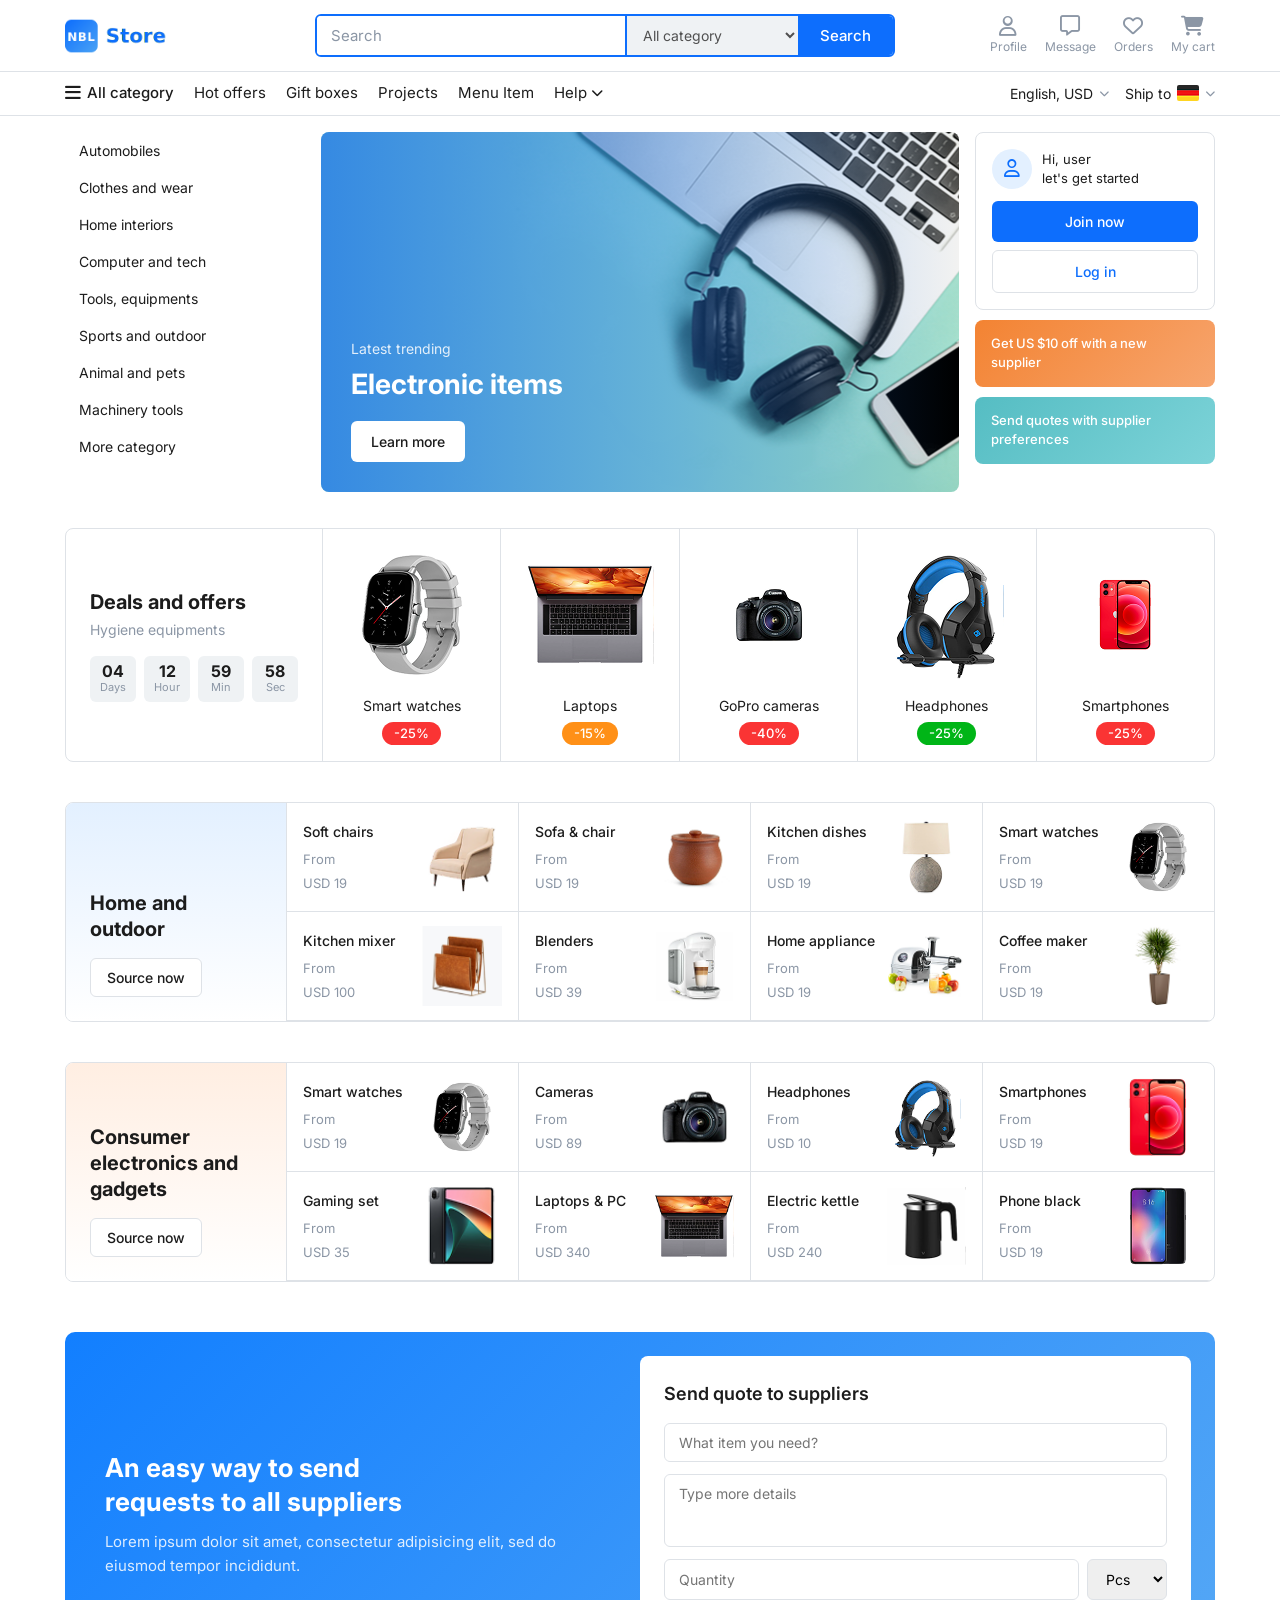
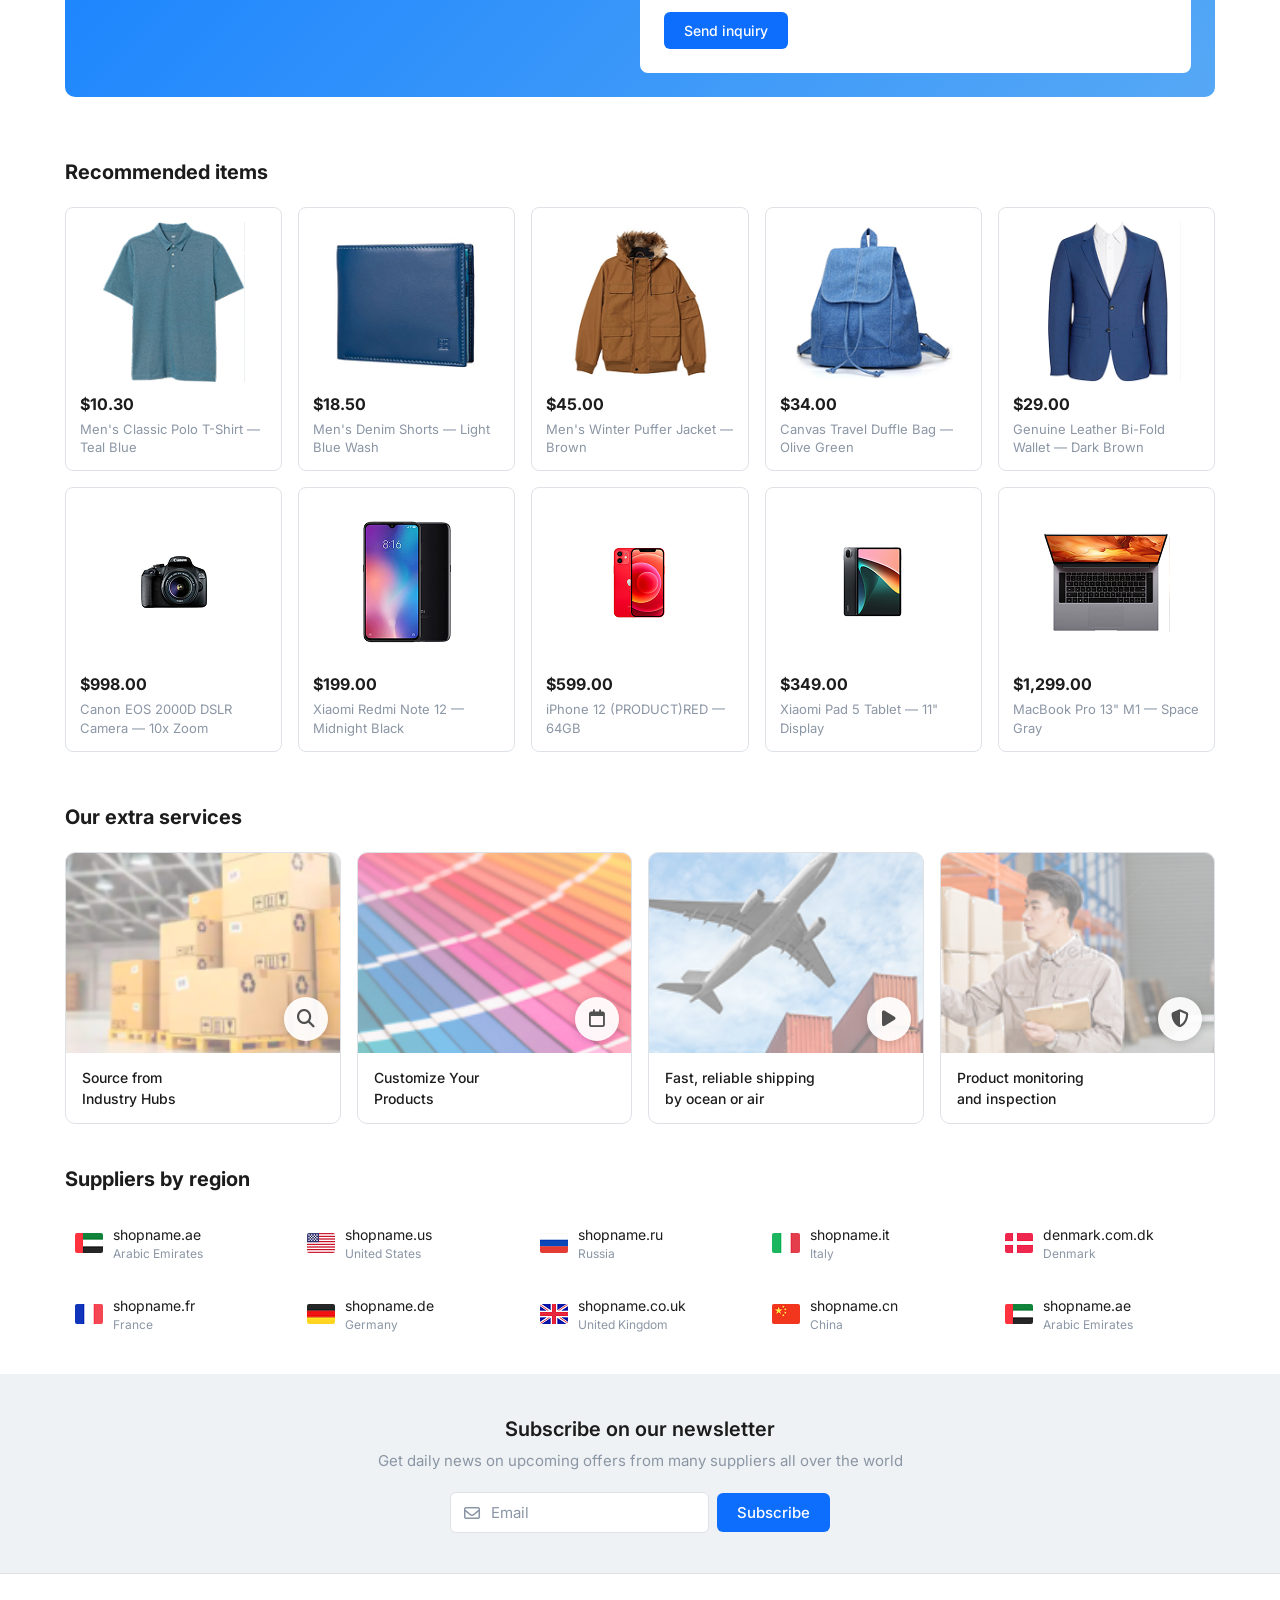
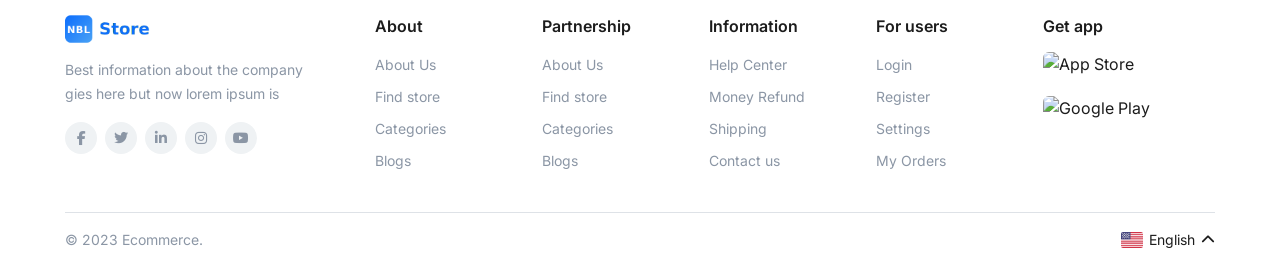
==== commit 8fa74171: "week 3 tasks +polishing ui" ====
--- a/index.html
+++ b/index.html
@@ -51,10 +51,10 @@
         <div class="nav-dropdown-wrap">
           <a href="#" class="nav-link-dropdown" onclick="toggleDropdown('helpDropdown', event)"><span>Help</span><i class="fa-solid fa-chevron-down"></i></a>
           <div class="dropdown-menu" id="helpDropdown">
-            <a href="#">Help Center</a>
-            <a href="#">Money Refund</a>
-            <a href="#">Shipping Info</a>
-            <a href="#">Contact Us</a>
+            <a href="pages/help-center.html">Help Center</a>
+            <a href="pages/money-refund.html">Money Refund</a>
+            <a href="pages/shipping-info.html">Shipping Info</a>
+            <a href="pages/contact-us.html">Contact Us</a>
           </div>
         </div>
       </div>
@@ -192,14 +192,14 @@
             <a href="pages/product-listing.html?category=home" class="btn-source">Source now</a>
           </div>
           <div class="category-items">
-            <div class="category-item" onclick="goToProduct(15)"><div class="cat-item-info"><p>Soft chairs</p><span>From<br>USD 19</span></div><img src="images/interior/chair.png" alt=""></div>
-            <div class="category-item" onclick="goToProduct(15)"><div class="cat-item-info"><p>Sofa & chair</p><span>From<br>USD 19</span></div><img src="images/interior/sofa.png" alt=""></div>
-            <div class="category-item" onclick="goToProduct(15)"><div class="cat-item-info"><p>Kitchen dishes</p><span>From<br>USD 19</span></div><img src="images/interior/kitchen-dish.png" alt=""></div>
-            <div class="category-item" onclick="goToProduct(12)"><div class="cat-item-info"><p>Smart watches</p><span>From<br>USD 19</span></div><img src="images/tech/smartwatch.png" alt=""></div>
-            <div class="category-item" onclick="goToProduct(14)"><div class="cat-item-info"><p>Kitchen mixer</p><span>From<br>USD 100</span></div><img src="images/interior/mixer.png" alt=""></div>
-            <div class="category-item" onclick="goToProduct(14)"><div class="cat-item-info"><p>Blenders</p><span>From<br>USD 39</span></div><img src="images/interior/blender.png" alt=""></div>
-            <div class="category-item" onclick="goToProduct(14)"><div class="cat-item-info"><p>Home appliance</p><span>From<br>USD 19</span></div><img src="images/interior/appliance.png" alt=""></div>
-            <div class="category-item" onclick="goToProduct(14)"><div class="cat-item-info"><p>Coffee maker</p><span>From<br>USD 19</span></div><img src="images/interior/coffee-maker.png" alt=""></div>
+            <a class="category-item" href="pages/product-detail.html?id=16"><div class="cat-item-info"><p>Soft chairs</p><span>From<br>USD 19</span></div><img src="images/interior/chair.png" alt="Soft chairs"></a>
+            <a class="category-item" href="pages/product-detail.html?id=17"><div class="cat-item-info"><p>Sofa &amp; chair</p><span>From<br>USD 19</span></div><img src="images/interior/sofa.png" alt="Sofa"></a>
+            <a class="category-item" href="pages/product-detail.html?id=18"><div class="cat-item-info"><p>Kitchen dishes</p><span>From<br>USD 19</span></div><img src="images/interior/kitchen-dish.png" alt="Kitchen dishes"></a>
+            <a class="category-item" href="pages/product-detail.html?id=12"><div class="cat-item-info"><p>Smart watches</p><span>From<br>USD 19</span></div><img src="images/tech/smartwatch.png" alt="Smart watches"></a>
+            <a class="category-item" href="pages/product-detail.html?id=19"><div class="cat-item-info"><p>Kitchen mixer</p><span>From<br>USD 100</span></div><img src="images/interior/mixer.png" alt="Kitchen mixer"></a>
+            <a class="category-item" href="pages/product-detail.html?id=20"><div class="cat-item-info"><p>Blenders</p><span>From<br>USD 39</span></div><img src="images/interior/blender.png" alt="Blenders"></a>
+            <a class="category-item" href="pages/product-detail.html?id=21"><div class="cat-item-info"><p>Home appliance</p><span>From<br>USD 19</span></div><img src="images/interior/appliance.png" alt="Home appliance"></a>
+            <a class="category-item" href="pages/product-detail.html?id=22"><div class="cat-item-info"><p>Coffee maker</p><span>From<br>USD 19</span></div><img src="images/interior/coffee-maker.png" alt="Coffee maker"></a>
           </div>
         </div>
       </div>
@@ -214,14 +214,14 @@
             <a href="pages/product-listing.html?category=electronics" class="btn-source">Source now</a>
           </div>
           <div class="category-items">
-            <div class="category-item" onclick="goToProduct(12)"><div class="cat-item-info"><p>Smart watches</p><span>From<br>USD 19</span></div><img src="images/tech/smartwatch.png" alt=""></div>
-            <div class="category-item" onclick="goToProduct(6)"><div class="cat-item-info"><p>Cameras</p><span>From<br>USD 89</span></div><img src="images/tech/camera.png" alt=""></div>
-            <div class="category-item" onclick="goToProduct(11)"><div class="cat-item-info"><p>Headphones</p><span>From<br>USD 10</span></div><img src="images/tech/headphones-gaming.png" alt=""></div>
-            <div class="category-item" onclick="goToProduct(8)"><div class="cat-item-info"><p>Smartphones</p><span>From<br>USD 19</span></div><img src="images/tech/phone-red.png" alt=""></div>
-            <div class="category-item" onclick="goToProduct(9)"><div class="cat-item-info"><p>Gaming set</p><span>From<br>USD 35</span></div><img src="images/tech/tablet.png" alt=""></div>
-            <div class="category-item" onclick="goToProduct(10)"><div class="cat-item-info"><p>Laptops & PC</p><span>From<br>USD 340</span></div><img src="images/tech/laptop.png" alt=""></div>
-            <div class="category-item" onclick="goToProduct(14)"><div class="cat-item-info"><p>Electric kettle</p><span>From<br>USD 240</span></div><img src="images/tech/kettle.png" alt=""></div>
-            <div class="category-item" onclick="goToProduct(7)"><div class="cat-item-info"><p>Phone black</p><span>From<br>USD 19</span></div><img src="images/tech/phone-black.png" alt=""></div>
+            <a class="category-item" href="pages/product-detail.html?id=12"><div class="cat-item-info"><p>Smart watches</p><span>From<br>USD 19</span></div><img src="images/tech/smartwatch.png" alt="Smart watches"></a>
+            <a class="category-item" href="pages/product-detail.html?id=6"><div class="cat-item-info"><p>Cameras</p><span>From<br>USD 89</span></div><img src="images/tech/camera.png" alt="Cameras"></a>
+            <a class="category-item" href="pages/product-detail.html?id=11"><div class="cat-item-info"><p>Headphones</p><span>From<br>USD 10</span></div><img src="images/tech/headphones-gaming.png" alt="Headphones"></a>
+            <a class="category-item" href="pages/product-detail.html?id=8"><div class="cat-item-info"><p>Smartphones</p><span>From<br>USD 19</span></div><img src="images/tech/phone-red.png" alt="Smartphones"></a>
+            <a class="category-item" href="pages/product-detail.html?id=9"><div class="cat-item-info"><p>Gaming set</p><span>From<br>USD 35</span></div><img src="images/tech/tablet.png" alt="Gaming set"></a>
+            <a class="category-item" href="pages/product-detail.html?id=10"><div class="cat-item-info"><p>Laptops &amp; PC</p><span>From<br>USD 340</span></div><img src="images/tech/laptop.png" alt="Laptops"></a>
+            <a class="category-item" href="pages/product-detail.html?id=14"><div class="cat-item-info"><p>Electric kettle</p><span>From<br>USD 240</span></div><img src="images/tech/kettle.png" alt="Electric kettle"></a>
+            <a class="category-item" href="pages/product-detail.html?id=7"><div class="cat-item-info"><p>Phone black</p><span>From<br>USD 19</span></div><img src="images/tech/phone-black.png" alt="Phone black"></a>
           </div>
         </div>
       </div>
@@ -261,10 +261,34 @@
       <div class="container">
         <h2 class="section-title">Our extra services</h2>
         <div class="services-grid">
-          <div class="service-card"><div class="service-img"><img src="images/backgrounds/electronics-bg.png" alt=""><div class="service-overlay"><i class="fa-solid fa-magnifying-glass"></i></div></div><p>Source from<br>Industry Hubs</p></div>
-          <div class="service-card"><div class="service-img"><img src="images/backgrounds/customize.png" alt=""><div class="service-overlay"><i class="fa-regular fa-calendar"></i></div></div><p>Customize Your<br>Products</p></div>
-          <div class="service-card"><div class="service-img"><img src="images/backgrounds/shipping.png" alt=""><div class="service-overlay"><i class="fa-solid fa-play"></i></div></div><p>Fast, reliable shipping<br>by ocean or air</p></div>
-          <div class="service-card"><div class="service-img"><img src="images/backgrounds/warehouse.png" alt=""><div class="service-overlay"><i class="fa-solid fa-shield-halved"></i></div></div><p>Product monitoring<br>and inspection</p></div>
+          <div class="service-card">
+            <div class="service-img">
+              <img src="images/backgrounds/boxes.png" alt="Source from Industry Hubs">
+              <div class="service-overlay"><i class="fa-solid fa-magnifying-glass"></i></div>
+            </div>
+            <p>Source from<br>Industry Hubs</p>
+          </div>
+          <div class="service-card">
+            <div class="service-img">
+              <img src="images/backgrounds/customize.png" alt="Customize Your Products">
+              <div class="service-overlay"><i class="fa-regular fa-calendar"></i></div>
+            </div>
+            <p>Customize Your<br>Products</p>
+          </div>
+          <div class="service-card">
+            <div class="service-img">
+              <img src="images/backgrounds/shipping.png" alt="Fast reliable shipping">
+              <div class="service-overlay"><i class="fa-solid fa-play"></i></div>
+            </div>
+            <p>Fast, reliable shipping<br>by ocean or air</p>
+          </div>
+          <div class="service-card">
+            <div class="service-img">
+              <img src="images/backgrounds/warehouse.png" alt="Product monitoring">
+              <div class="service-overlay"><i class="fa-solid fa-shield-halved"></i></div>
+            </div>
+            <p>Product monitoring<br>and inspection</p>
+          </div>
         </div>
       </div>
     </section>
--- a/css/home.css
+++ b/css/home.css
@@ -34,17 +34,32 @@
 
 /* Hero Banner */
 .hero-banner {
-  background: linear-gradient(135deg, #1C74E8, #4BA3F5);
   border-radius: var(--radius-md);
   padding: 30px 30px 0;
   display: flex;
   align-items: flex-end;
   justify-content: space-between;
   overflow: hidden;
-}
-
-.hero-banner-content { padding-bottom: 30px; }
-.hero-subtitle { color: rgba(255, 255, 255, 0.8); font-size: 14px; margin-bottom: 4px; }
+  position: relative;
+  min-height: 260px;
+  background: url('../images/backgrounds/hero-banner.png') center center / cover no-repeat;
+}
+
+/* overlay so text stays readable */
+.hero-banner::before {
+  content: '';
+  position: absolute;
+  inset: 0;
+  background: linear-gradient(90deg, rgba(28,116,232,0.80) 0%, rgba(28,116,232,0.40) 55%, rgba(0,0,0,0.05) 100%);
+}
+
+.hero-banner-content {
+  padding-bottom: 30px;
+  position: relative;
+  z-index: 1;
+}
+
+.hero-subtitle { color: rgba(255,255,255,0.85); font-size: 14px; margin-bottom: 4px; }
 .hero-title { color: #fff; font-size: 28px; font-weight: 700; margin-bottom: 16px; }
 
 .btn-learn-more {
@@ -59,8 +74,8 @@
 }
 .btn-learn-more:hover { background: var(--bg-gray); }
 
-.hero-banner-img { max-width: 260px; }
-.hero-banner-img img { border-radius: var(--radius-md); object-fit: cover; width: 100%; }
+/* Hide the old floating img — background handles it */
+.hero-banner-img { display: none; }
 
 /* Hero Right Cards */
 .hero-right { display: flex; flex-direction: column; gap: 10px; }
@@ -215,8 +230,11 @@
   border-bottom: 1px solid var(--border-color);
   transition: background 0.2s;
   cursor: pointer;
-}
-.category-item:hover { background: var(--bg-light); }
+  text-decoration: none;
+  color: inherit;
+}
+.category-item:hover { background: var(--primary-blue-light); }
+.category-item:hover .cat-item-info p { color: var(--primary-blue); }
 
 .cat-item-info p { font-size: 14px; font-weight: 500; margin-bottom: 4px; }
 .cat-item-info span { font-size: 13px; color: var(--text-gray); line-height: 1.4; }
@@ -310,36 +328,60 @@
   gap: 16px;
 }
 
-.service-card { text-align: center; cursor: pointer; }
-
+/* Card container — white bg + border like design */
+.service-card {
+  background: #fff;
+  border: 1px solid var(--border-color);
+  border-radius: var(--radius-lg);
+  overflow: hidden;
+  cursor: pointer;
+  transition: box-shadow 0.2s, transform 0.2s;
+  text-align: left;
+}
+.service-card:hover {
+  box-shadow: var(--shadow-md);
+  transform: translateY(-2px);
+}
+
+/* Image wrapper — relative so icon can sit on bottom-right */
 .service-img {
   position: relative;
-  border-radius: var(--radius-md);
-  overflow: hidden;
-  margin-bottom: 12px;
   height: 200px;
-}
-.service-img img { width: 100%; height: 100%; object-fit: cover; }
-
+  overflow: hidden;
+}
+.service-img img {
+  width: 100%; height: 100%;
+  object-fit: cover;
+  display: block;
+}
+
+/* Icon button — always visible, bottom-right corner */
 .service-overlay {
   position: absolute;
-  top: 0; left: 0; width: 100%; height: 100%;
-  background: rgba(0, 0, 0, 0.25);
-  display: flex; align-items: center; justify-content: center;
-  opacity: 0;
-  transition: opacity 0.3s;
-}
-.service-img:hover .service-overlay { opacity: 1; }
+  bottom: 12px;
+  right: 12px;
+  background: rgba(255, 255, 255, 0.92);
+  width: 44px; height: 44px;
+  border-radius: 50%;
+  display: flex;
+  align-items: center;
+  justify-content: center;
+  box-shadow: 0 2px 8px rgba(0,0,0,0.15);
+}
 
 .service-overlay i {
-  font-size: 36px; color: #fff;
-  background: rgba(255, 255, 255, 0.25);
-  width: 56px; height: 56px;
-  border-radius: 50%;
-  display: flex; align-items: center; justify-content: center;
-}
-
-.service-card p { font-size: 14px; line-height: 1.5; }
+  font-size: 18px;
+  color: #505050;
+}
+
+/* Text below image */
+.service-card p {
+  font-size: 14px;
+  font-weight: 500;
+  color: var(--text-dark);
+  line-height: 1.5;
+  padding: 14px 16px;
+}
 
 
 /* --- Suppliers by Region --- */
@@ -360,4 +402,4 @@
 .supplier-item img { width: 28px; height: 20px; border-radius: 2px; object-fit: cover; flex-shrink: 0; }
 .supplier-item div { display: flex; flex-direction: column; }
 .supplier-item span { font-size: 14px; }
-.supplier-item small { font-size: 12px; color: var(--text-gray); }
+.supplier-item small { font-size: 12px; color: var(--text-gray); }
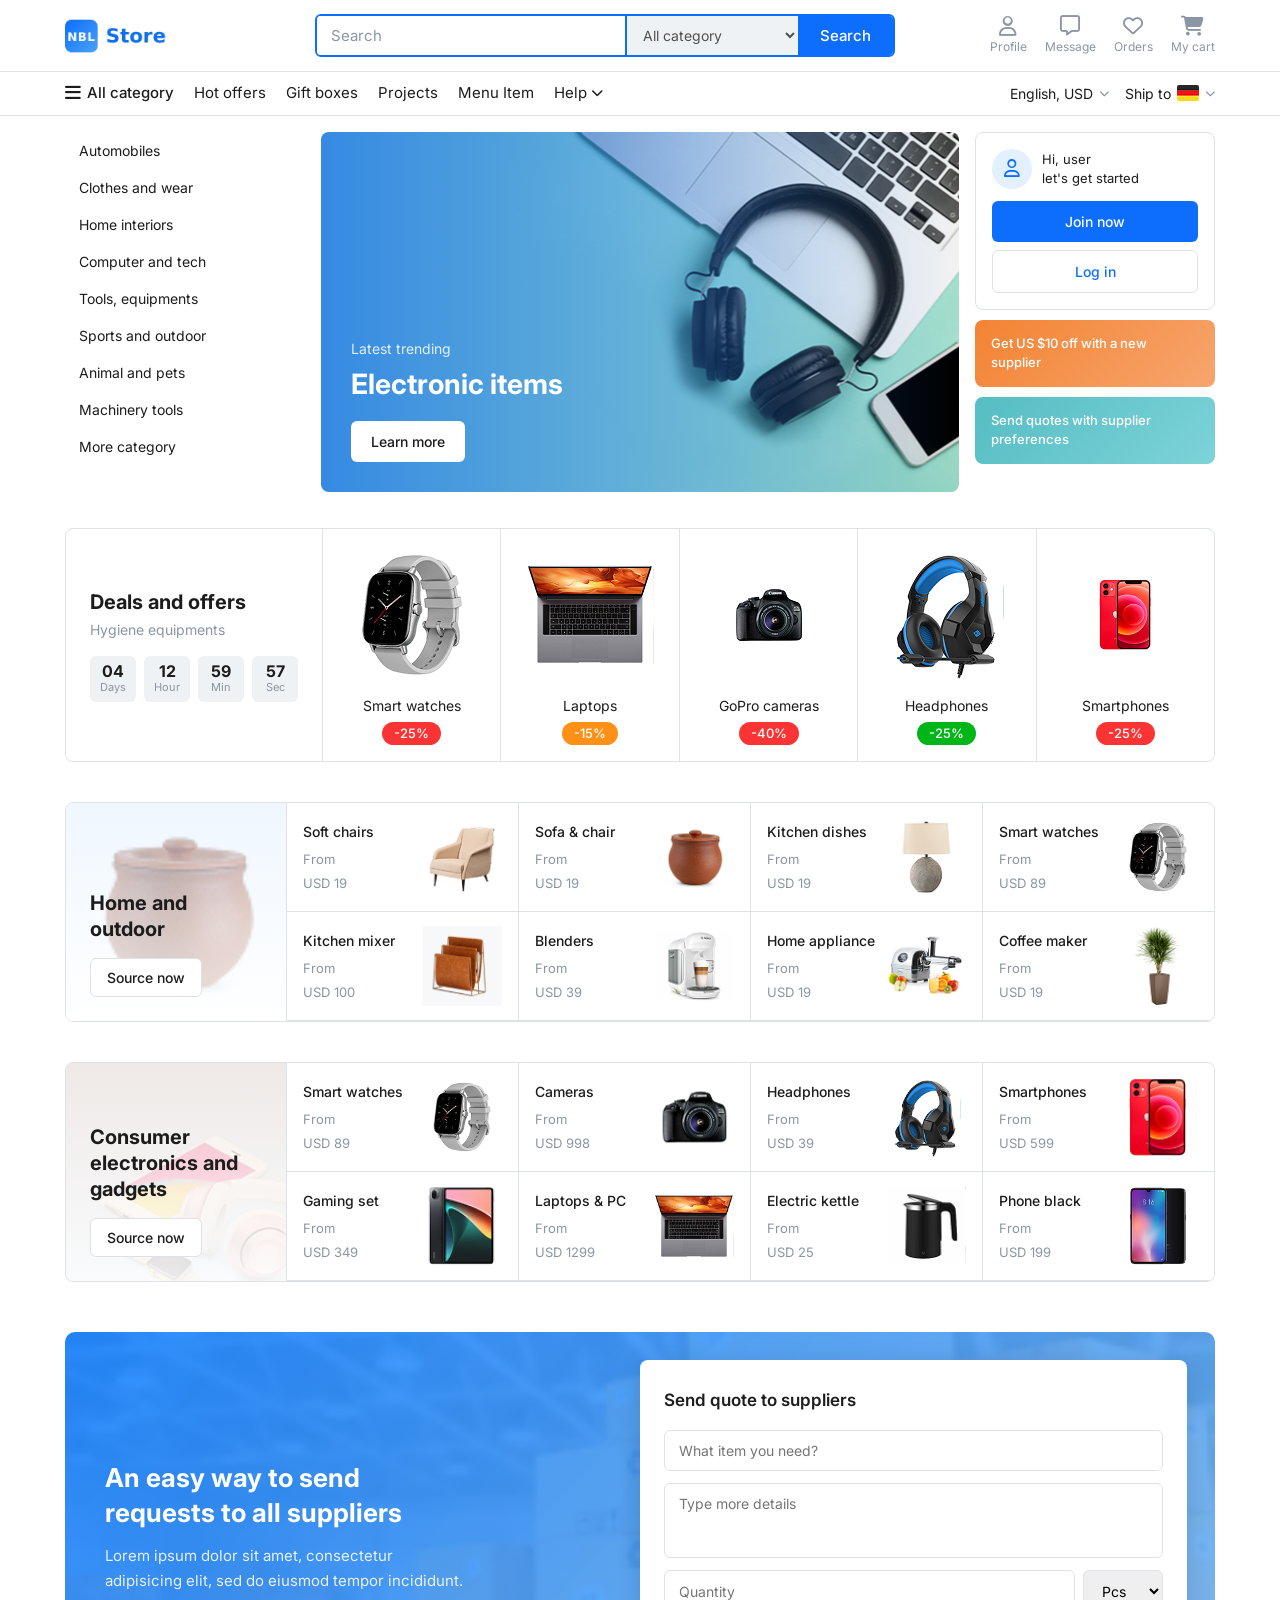
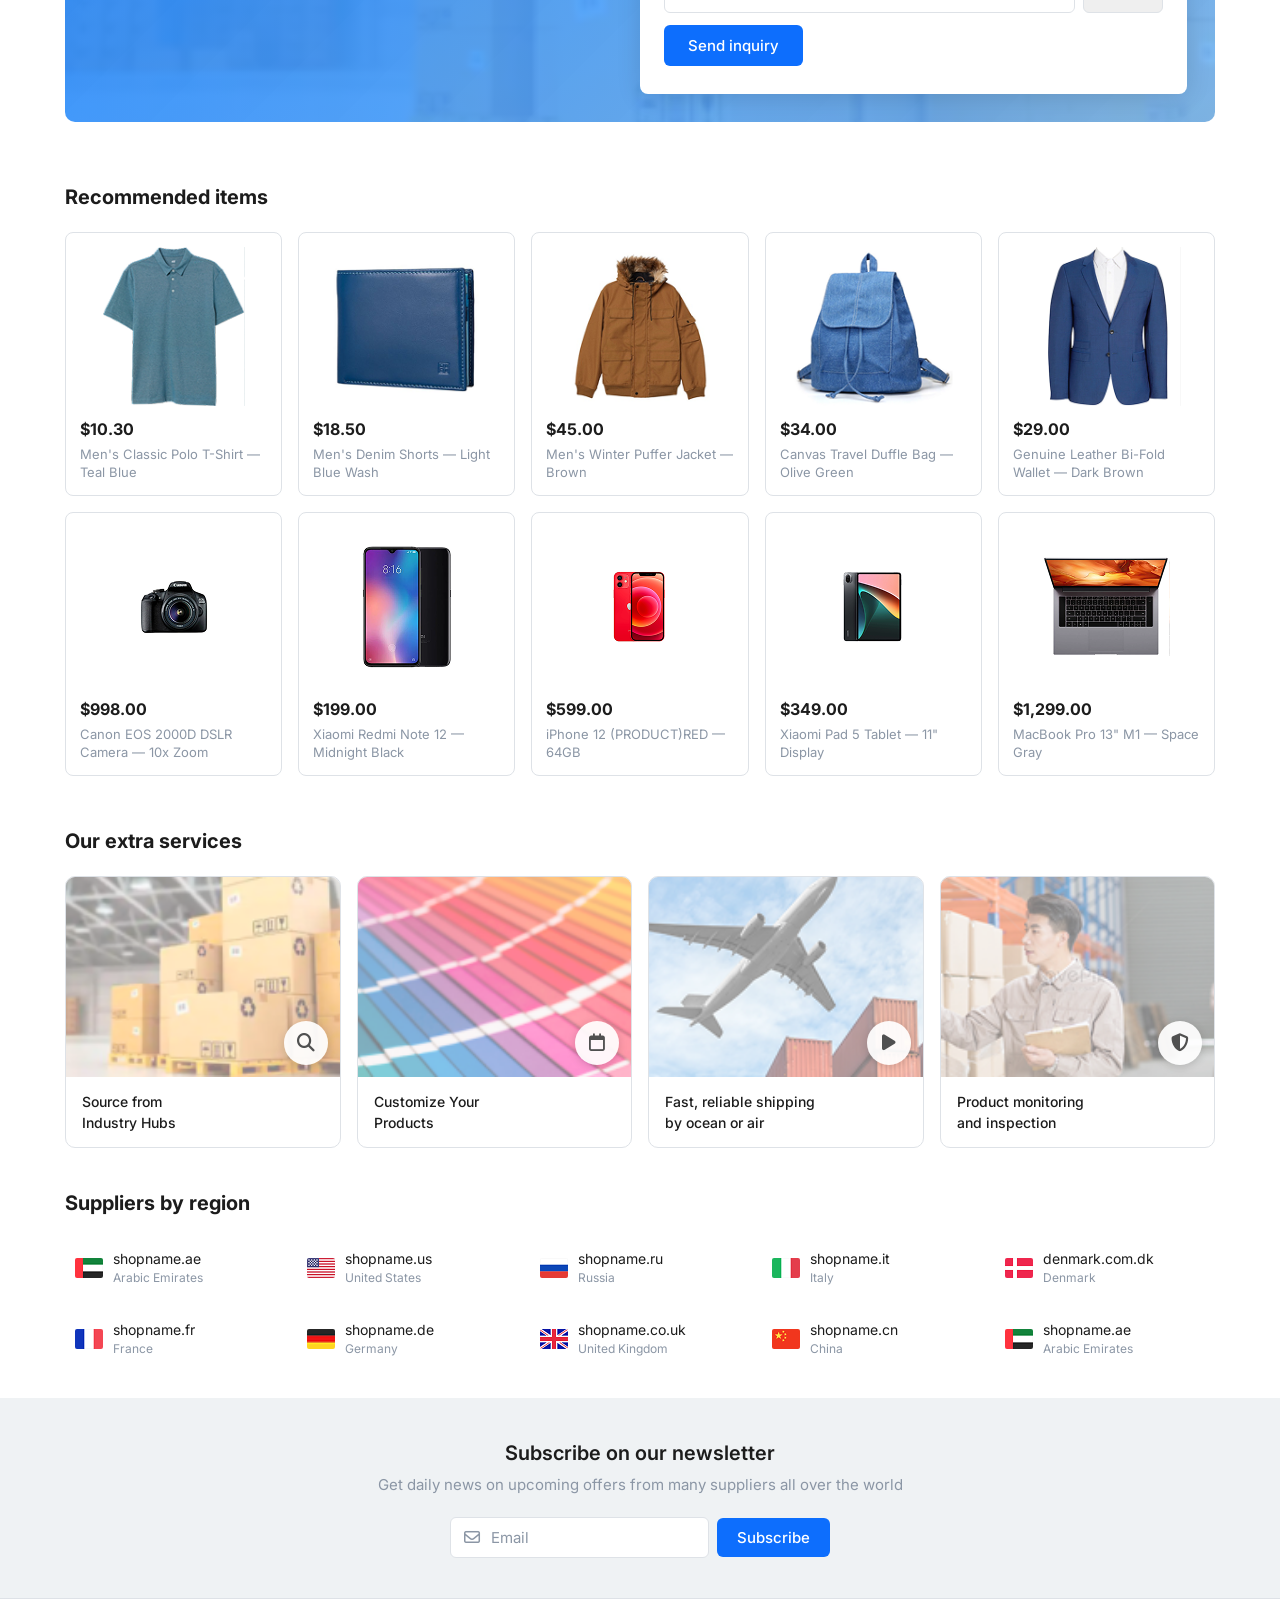
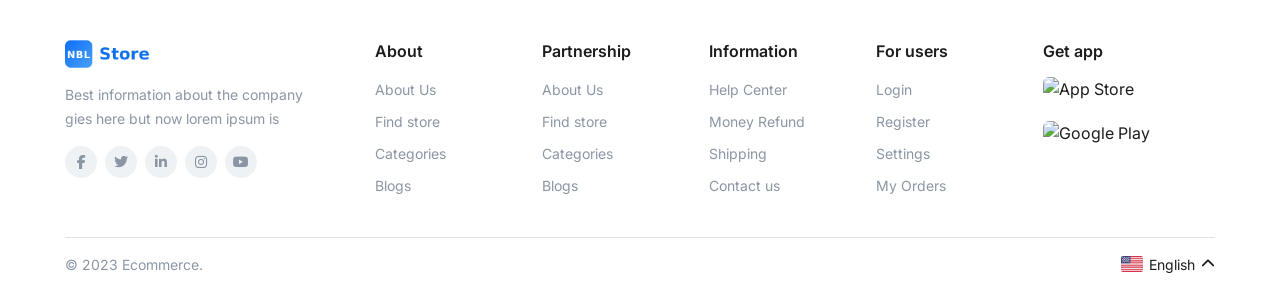
==== commit 415ee7ef: "polishing ui" ====
--- a/index.html
+++ b/index.html
@@ -195,7 +195,7 @@
             <a class="category-item" href="pages/product-detail.html?id=16"><div class="cat-item-info"><p>Soft chairs</p><span>From<br>USD 19</span></div><img src="images/interior/chair.png" alt="Soft chairs"></a>
             <a class="category-item" href="pages/product-detail.html?id=17"><div class="cat-item-info"><p>Sofa &amp; chair</p><span>From<br>USD 19</span></div><img src="images/interior/sofa.png" alt="Sofa"></a>
             <a class="category-item" href="pages/product-detail.html?id=18"><div class="cat-item-info"><p>Kitchen dishes</p><span>From<br>USD 19</span></div><img src="images/interior/kitchen-dish.png" alt="Kitchen dishes"></a>
-            <a class="category-item" href="pages/product-detail.html?id=12"><div class="cat-item-info"><p>Smart watches</p><span>From<br>USD 19</span></div><img src="images/tech/smartwatch.png" alt="Smart watches"></a>
+            <a class="category-item" href="pages/product-detail.html?id=12"><div class="cat-item-info"><p>Smart watches</p><span>From<br>USD 89</span></div><img src="images/tech/smartwatch.png" alt="Smart watches"></a>
             <a class="category-item" href="pages/product-detail.html?id=19"><div class="cat-item-info"><p>Kitchen mixer</p><span>From<br>USD 100</span></div><img src="images/interior/mixer.png" alt="Kitchen mixer"></a>
             <a class="category-item" href="pages/product-detail.html?id=20"><div class="cat-item-info"><p>Blenders</p><span>From<br>USD 39</span></div><img src="images/interior/blender.png" alt="Blenders"></a>
             <a class="category-item" href="pages/product-detail.html?id=21"><div class="cat-item-info"><p>Home appliance</p><span>From<br>USD 19</span></div><img src="images/interior/appliance.png" alt="Home appliance"></a>
@@ -214,14 +214,14 @@
             <a href="pages/product-listing.html?category=electronics" class="btn-source">Source now</a>
           </div>
           <div class="category-items">
-            <a class="category-item" href="pages/product-detail.html?id=12"><div class="cat-item-info"><p>Smart watches</p><span>From<br>USD 19</span></div><img src="images/tech/smartwatch.png" alt="Smart watches"></a>
-            <a class="category-item" href="pages/product-detail.html?id=6"><div class="cat-item-info"><p>Cameras</p><span>From<br>USD 89</span></div><img src="images/tech/camera.png" alt="Cameras"></a>
-            <a class="category-item" href="pages/product-detail.html?id=11"><div class="cat-item-info"><p>Headphones</p><span>From<br>USD 10</span></div><img src="images/tech/headphones-gaming.png" alt="Headphones"></a>
-            <a class="category-item" href="pages/product-detail.html?id=8"><div class="cat-item-info"><p>Smartphones</p><span>From<br>USD 19</span></div><img src="images/tech/phone-red.png" alt="Smartphones"></a>
-            <a class="category-item" href="pages/product-detail.html?id=9"><div class="cat-item-info"><p>Gaming set</p><span>From<br>USD 35</span></div><img src="images/tech/tablet.png" alt="Gaming set"></a>
-            <a class="category-item" href="pages/product-detail.html?id=10"><div class="cat-item-info"><p>Laptops &amp; PC</p><span>From<br>USD 340</span></div><img src="images/tech/laptop.png" alt="Laptops"></a>
-            <a class="category-item" href="pages/product-detail.html?id=14"><div class="cat-item-info"><p>Electric kettle</p><span>From<br>USD 240</span></div><img src="images/tech/kettle.png" alt="Electric kettle"></a>
-            <a class="category-item" href="pages/product-detail.html?id=7"><div class="cat-item-info"><p>Phone black</p><span>From<br>USD 19</span></div><img src="images/tech/phone-black.png" alt="Phone black"></a>
+            <a class="category-item" href="pages/product-detail.html?id=12"><div class="cat-item-info"><p>Smart watches</p><span>From<br>USD 89</span></div><img src="images/tech/smartwatch.png" alt="Smart watches"></a>
+            <a class="category-item" href="pages/product-detail.html?id=6"><div class="cat-item-info"><p>Cameras</p><span>From<br>USD 998</span></div><img src="images/tech/camera.png" alt="Cameras"></a>
+            <a class="category-item" href="pages/product-detail.html?id=11"><div class="cat-item-info"><p>Headphones</p><span>From<br>USD 39</span></div><img src="images/tech/headphones-gaming.png" alt="Headphones"></a>
+            <a class="category-item" href="pages/product-detail.html?id=8"><div class="cat-item-info"><p>Smartphones</p><span>From<br>USD 599</span></div><img src="images/tech/phone-red.png" alt="Smartphones"></a>
+            <a class="category-item" href="pages/product-detail.html?id=9"><div class="cat-item-info"><p>Gaming set</p><span>From<br>USD 349</span></div><img src="images/tech/tablet.png" alt="Gaming set"></a>
+            <a class="category-item" href="pages/product-detail.html?id=10"><div class="cat-item-info"><p>Laptops &amp; PC</p><span>From<br>USD 1299</span></div><img src="images/tech/laptop.png" alt="Laptops"></a>
+            <a class="category-item" href="pages/product-detail.html?id=14"><div class="cat-item-info"><p>Electric kettle</p><span>From<br>USD 25</span></div><img src="images/tech/kettle.png" alt="Electric kettle"></a>
+            <a class="category-item" href="pages/product-detail.html?id=7"><div class="cat-item-info"><p>Phone black</p><span>From<br>USD 199</span></div><img src="images/tech/phone-black.png" alt="Phone black"></a>
           </div>
         </div>
       </div>
--- a/css/home.css
+++ b/css/home.css
@@ -196,11 +196,28 @@
   padding: 24px;
   display: flex; flex-direction: column;
   justify-content: flex-end;
-}
-.category-banner.blue-gradient { background: linear-gradient(180deg, #E3F0FF, #FFF); }
-.category-banner.orange-gradient { background: linear-gradient(180deg, #FFEEE2, #FFF); }
-
-.category-banner h3 { font-size: 20px; font-weight: 700; margin-bottom: 16px; line-height: 1.3; }
+  position: relative;
+  overflow: hidden;
+  min-height: 200px;
+}
+
+/* Background image + light overlay so text stays readable */
+.category-banner.blue-gradient {
+  background:
+    linear-gradient(to bottom, rgba(227,240,255,0.55) 0%, rgba(255,255,255,0.85) 100%),
+    url('../images/interior/sofa.png') center center / cover no-repeat;
+}
+.category-banner.orange-gradient {
+  background:
+    linear-gradient(to bottom, rgba(255,238,226,0.55) 0%, rgba(255,255,255,0.85) 100%),
+    url('../images/backgrounds/electronics-bg.png') center center / cover no-repeat;
+}
+
+/* Ensure text is always on top */
+.category-banner h3,
+.category-banner .btn-source { position: relative; z-index: 1; }
+
+.category-banner h3 { font-size: 20px; font-weight: 700; margin-bottom: 16px; line-height: 1.3; color: var(--text-dark); }
 
 .btn-source {
   display: inline-block;
@@ -247,45 +264,61 @@
 .quote-grid {
   display: grid;
   grid-template-columns: 1fr 1fr;
-  background: linear-gradient(135deg, #127FFF, #56A8F5);
   border-radius: var(--radius-lg);
   overflow: hidden;
   min-height: 340px;
+  position: relative;
+  /* Background image with blue overlay — like the design reference */
+  background:
+    linear-gradient(135deg, rgba(18,127,255,0.88) 0%, rgba(86,168,245,0.75) 100%),
+    url('../images/backgrounds/boxes.png') center center / cover no-repeat;
 }
 
 .quote-info {
-  padding: 40px;
+  padding: 48px 40px;
   color: #fff;
   display: flex; flex-direction: column;
   justify-content: center;
 }
-.quote-info h2 { font-size: 26px; font-weight: 700; margin-bottom: 12px; line-height: 1.3; }
-.quote-info p { font-size: 15px; opacity: 0.85; line-height: 1.6; }
+.quote-info h2 { font-size: 26px; font-weight: 700; margin-bottom: 14px; line-height: 1.35; }
+.quote-info p { font-size: 15px; opacity: 0.88; line-height: 1.65; max-width: 360px; }
 
 .quote-form-wrap {
   background: #fff;
   border-radius: var(--radius-md);
-  padding: 24px;
-  margin: 24px 24px 24px 0;
-}
-.quote-form-wrap h3 { font-size: 18px; font-weight: 600; margin-bottom: 16px; }
+  padding: 28px 24px;
+  margin: 28px 28px 28px 0;
+  box-shadow: 0 4px 24px rgba(0,0,0,0.12);
+  display: flex;
+  flex-direction: column;
+  justify-content: center;
+}
+.quote-form-wrap h3 { font-size: 17px; font-weight: 600; margin-bottom: 16px; color: var(--text-dark); }
 
 .quote-form { display: flex; flex-direction: column; gap: 12px; }
 
 .quote-form input,
 .quote-form textarea,
 .quote-form select {
-  padding: 10px 14px;
+  padding: 11px 14px;
   border: 1px solid var(--border-color);
   border-radius: var(--radius-sm);
   font-size: 14px;
   resize: none;
+  transition: border-color 0.2s;
+}
+.quote-form input:focus,
+.quote-form textarea:focus,
+.quote-form select:focus {
+  border-color: var(--primary-blue);
+  outline: none;
+  box-shadow: 0 0 0 3px rgba(13,110,253,0.1);
 }
 
 .quote-row { display: flex; gap: 8px; }
 .quote-row input { flex: 1; }
 .quote-row select { width: 80px; }
-.quote-form .btn-primary { width: fit-content; }
+.quote-form .btn-primary { width: fit-content; padding: 11px 24px; font-size: 15px; }
 
 
 /* --- Recommended Items --- */
